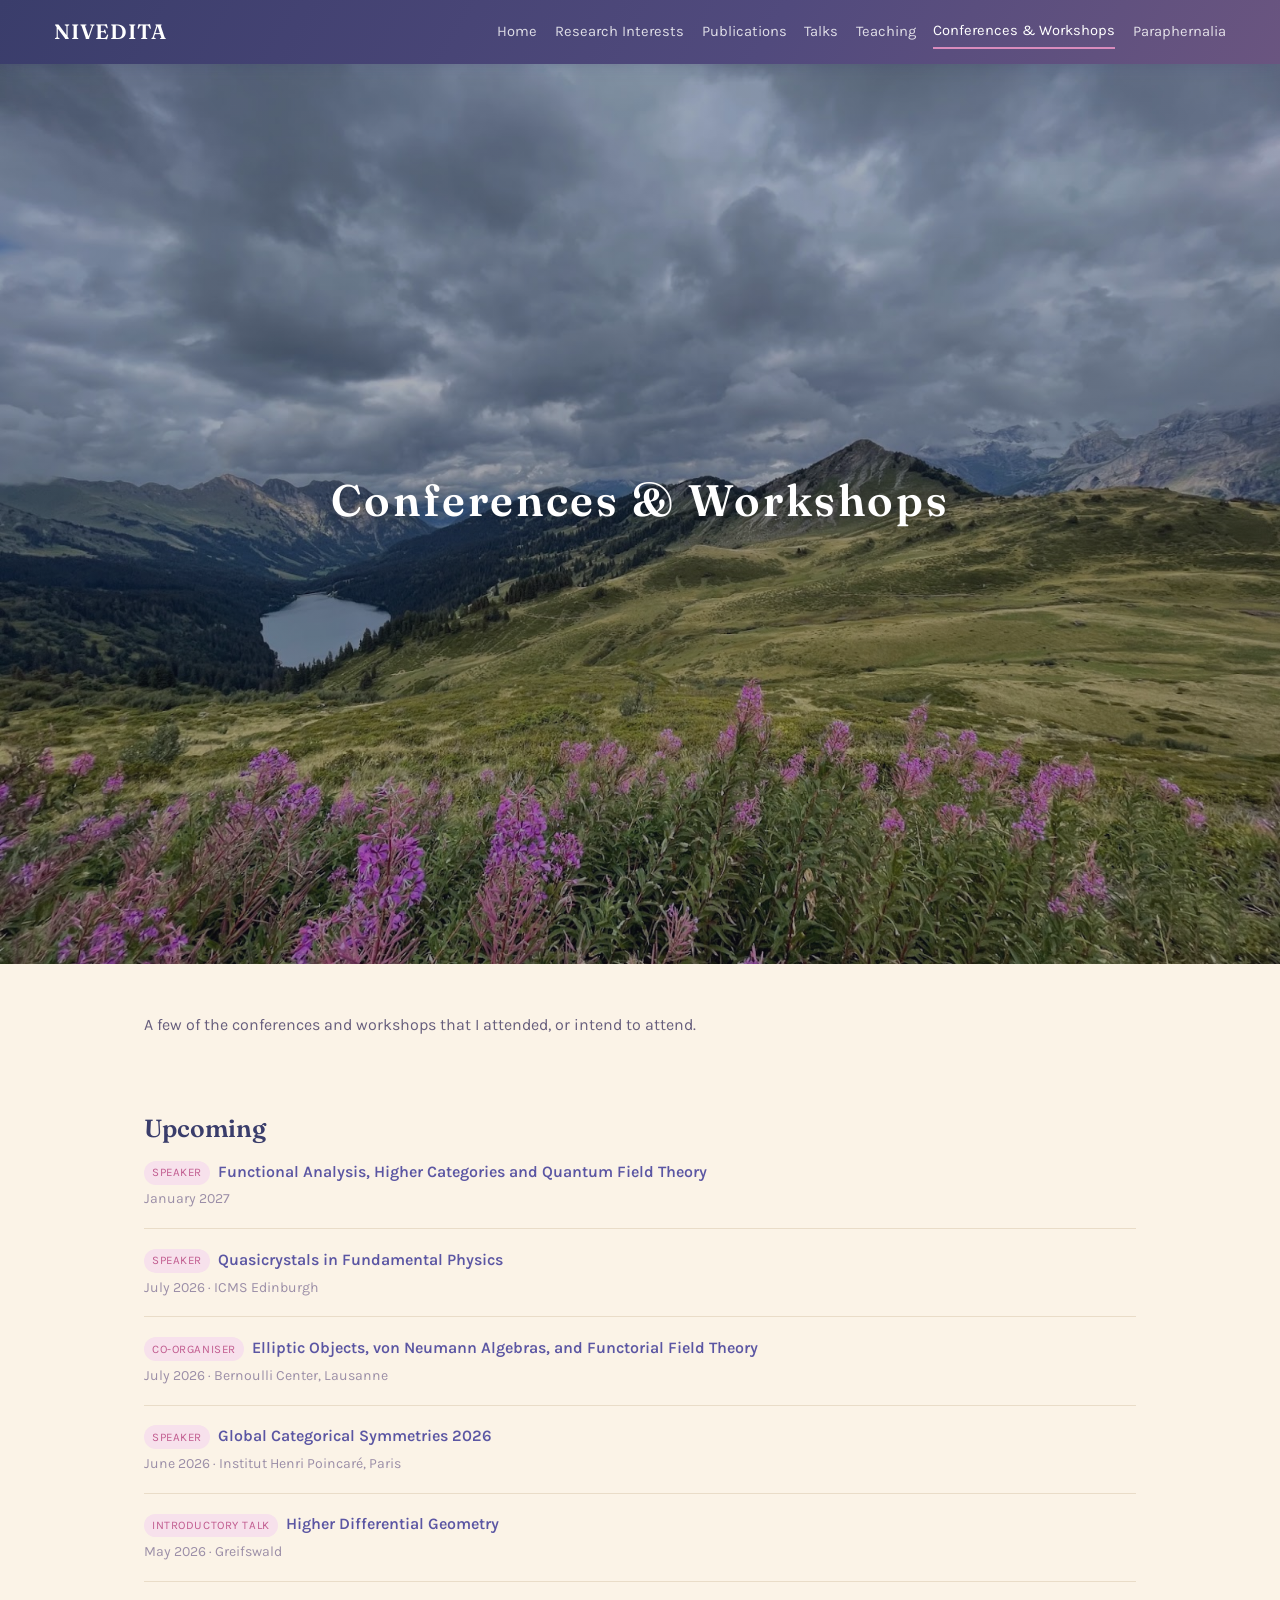
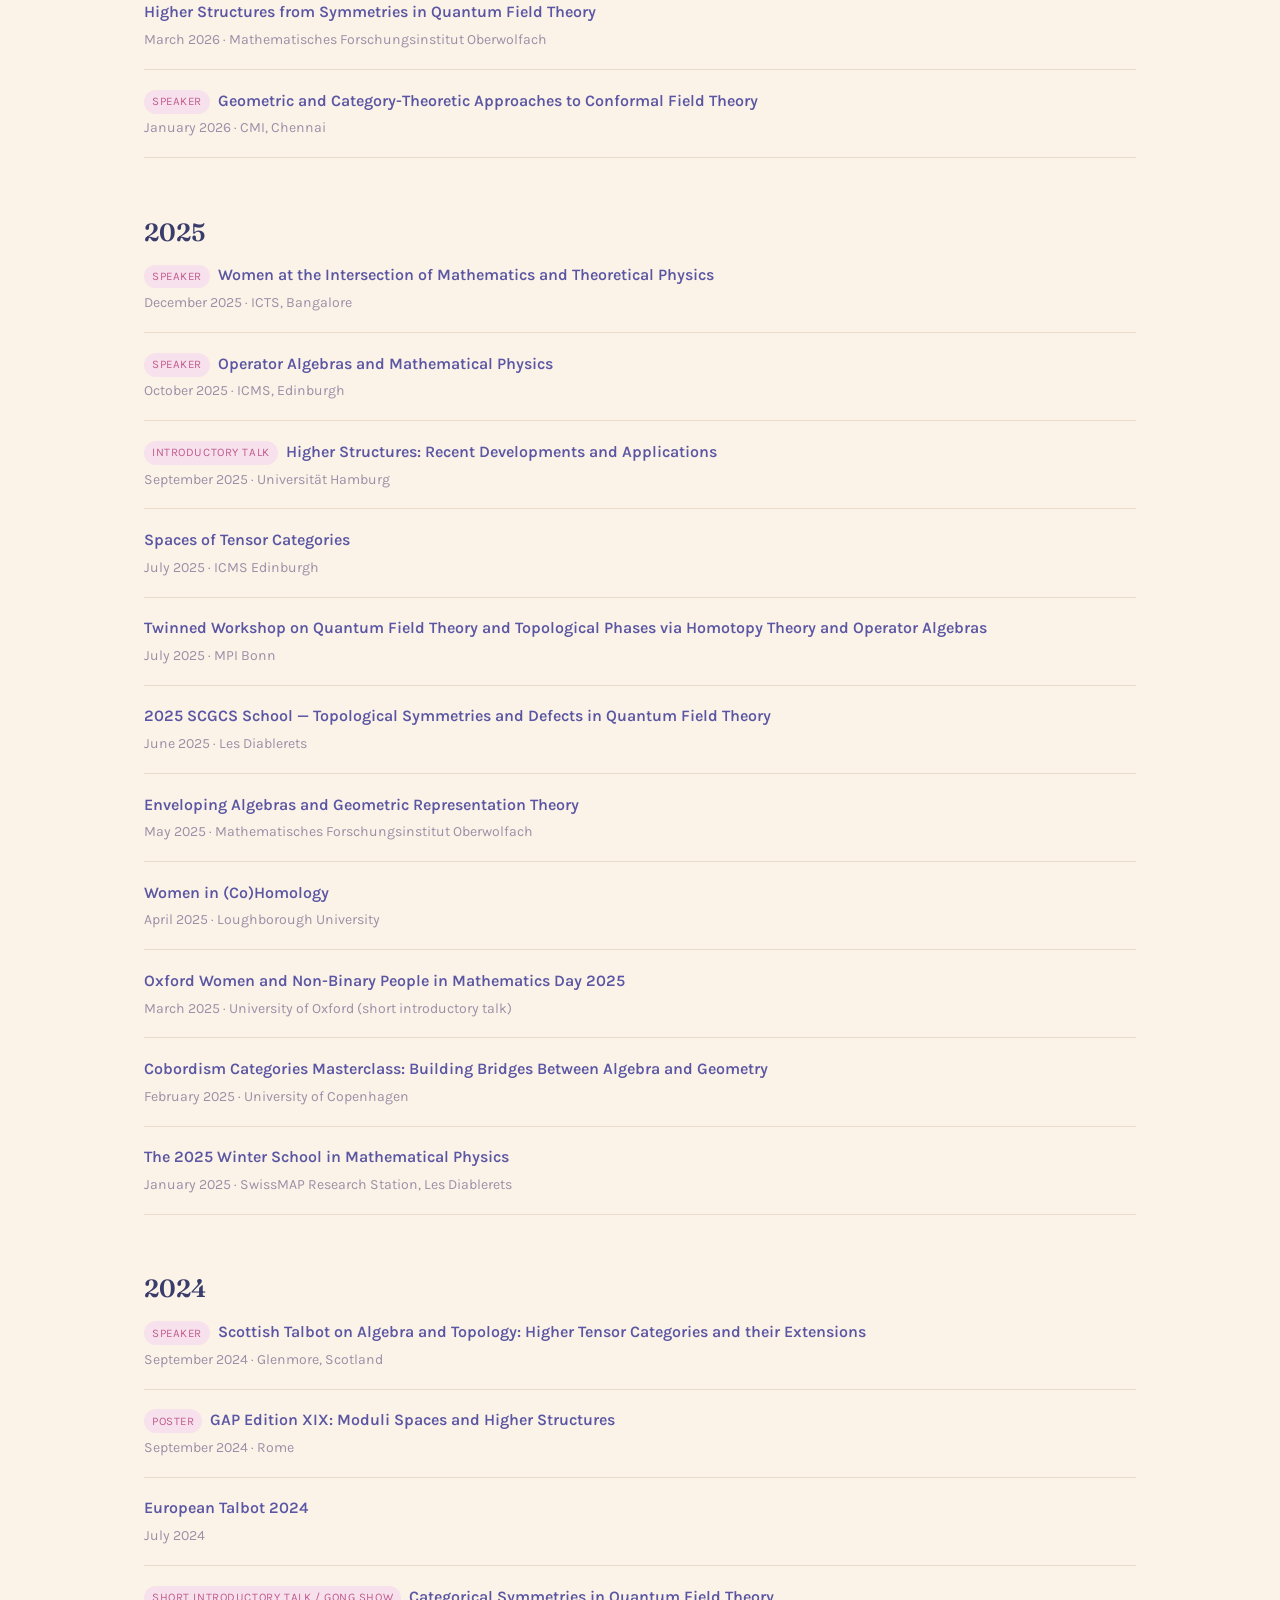
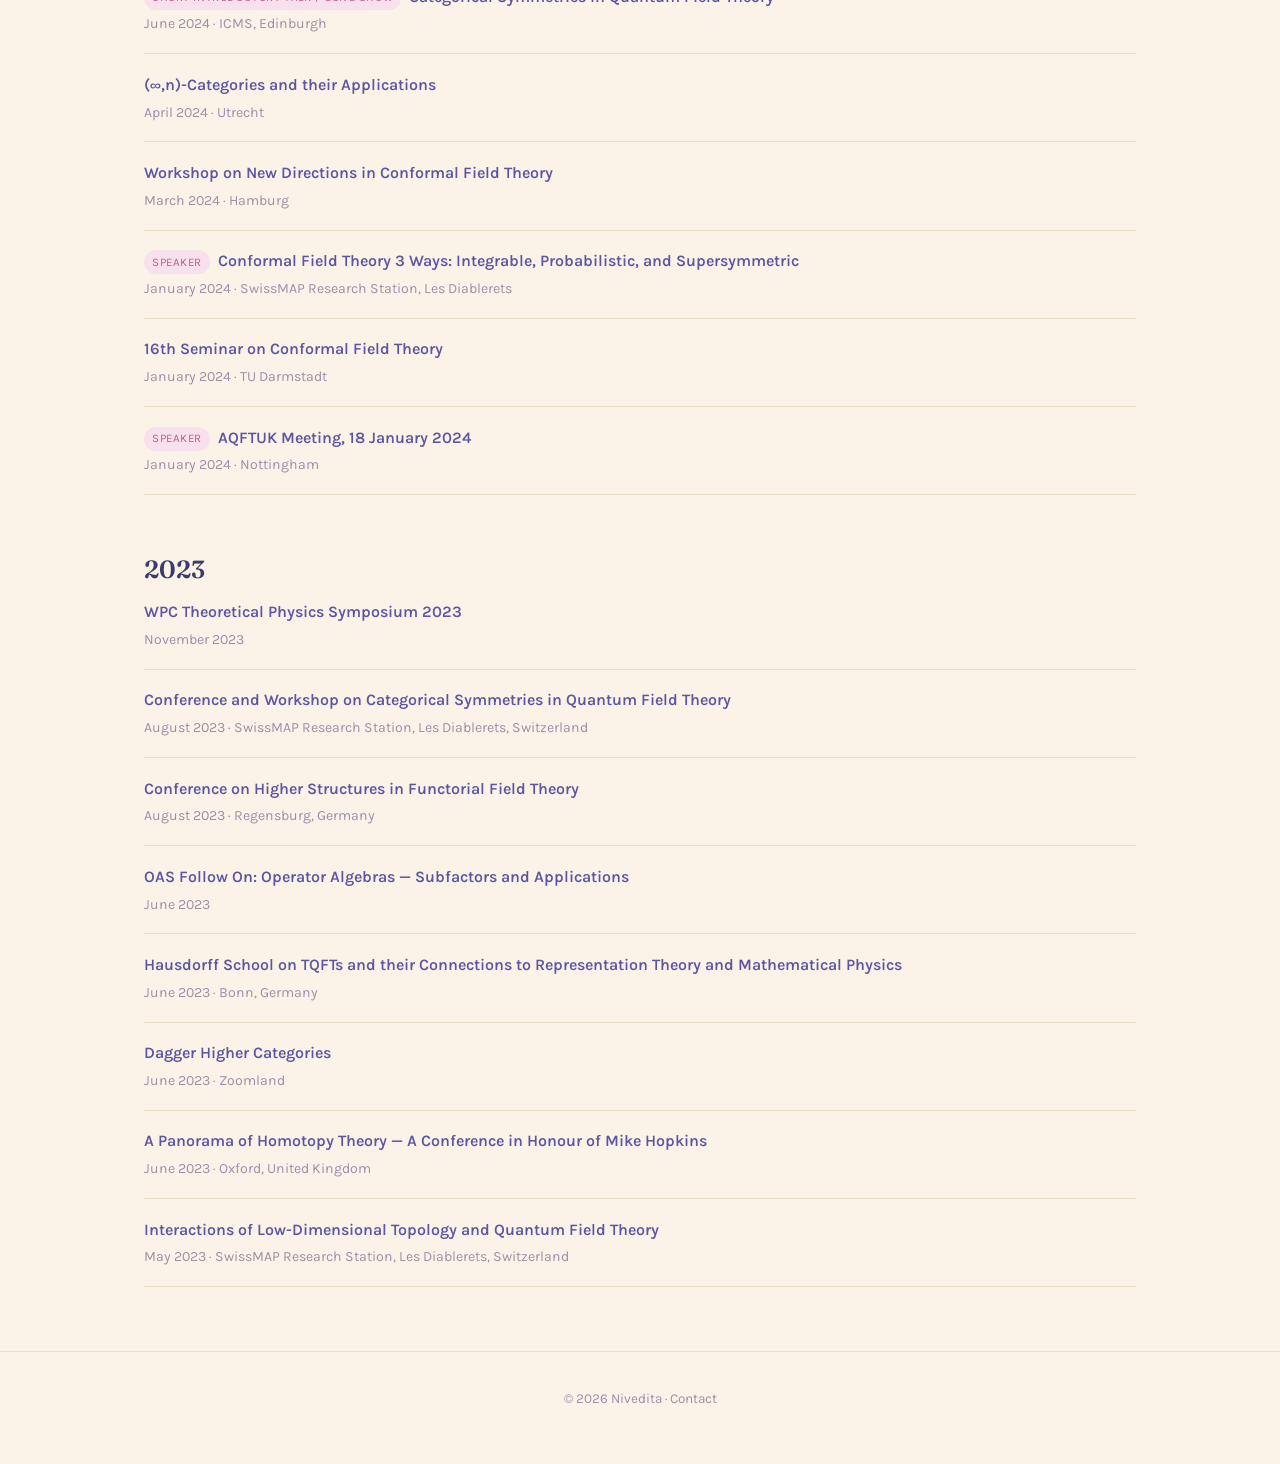
==== conferences.html @ 26ee4d6f "Correct talk titles/dates and PNAS paper title against CV; add missing talk and third upcoming appoi" ====
<!DOCTYPE html>
<html lang="en">
<head>
<meta charset="UTF-8" />
<meta name="viewport" content="width=device-width, initial-scale=1.0" />
<title>Nivedita — Conferences &amp; Workshops</title>
<link rel="icon" href="data:,">
<link rel="preconnect" href="https://fonts.googleapis.com">
<link href="https://fonts.googleapis.com/css2?family=Fraunces:ital,opsz,wght@0,9..144,300..700;1,9..144,300..700&family=Karla:ital,wght@0,400;0,500;0,600;0,700;1,400&display=swap" rel="stylesheet">
<link rel="stylesheet" href="assets/css/style.css?v=7" />
</head>
<body data-page="conferences">

<header class="site-header">
  <nav class="nav-bar">
    <a class="brand" href="index.html">NIVEDITA</a>
    <button class="nav-toggle" aria-label="Toggle navigation">☰ Menu</button>
    <ul class="nav-links">
      <li><a data-page="home" href="index.html">Home</a></li>
      <li><a data-page="research" href="research.html">Research Interests</a></li>
      <li><a data-page="publications" href="publications.html">Publications</a></li>
      <li><a data-page="talks" href="talks.html">Talks</a></li>
      <li><a data-page="teaching" href="teaching.html">Teaching</a></li>
      <li><a data-page="conferences" href="conferences.html">Conferences &amp; Workshops</a></li>
      <li><a data-page="videos" href="videos.html">Paraphernalia</a></li>
    </ul>
  </nav>
</header>

<section class="hero hero--page hero--tall hero--conferences">
  <div class="container">
    <h1>Conferences &amp; Workshops</h1>
  </div>
</section>

<main>
  <div class="container">
    <p class="section-intro">A few of the conferences and workshops that I attended, or intend to attend.</p>

    <h2>Upcoming</h2>
    <ul class="entry-list">
      <li><span class="tag speaker">Speaker</span><span class="entry-title"><a href="https://www.esi.ac.at/events/e618/" target="_blank" rel="noopener">Functional Analysis, Higher Categories and Quantum Field Theory</a></span><span class="entry-meta">January 2027</span></li>
      <li><span class="tag speaker">Speaker</span><span class="entry-title"><a href="https://icms.ac.uk/activities/workshop/quasicrystals-in-fundamental-physics/" target="_blank" rel="noopener">Quasicrystals in Fundamental Physics</a></span><span class="entry-meta">July 2026 · ICMS Edinburgh</span></li>
      <li><span class="tag speaker">Co-organiser</span><span class="entry-title"><a href="https://sites.google.com/uniroma1.it/enfft/enfft" target="_blank" rel="noopener">Elliptic Objects, von Neumann Algebras, and Functorial Field Theory</a></span><span class="entry-meta">July 2026 · Bernoulli Center, Lausanne</span></li>
      <li><span class="tag speaker">Speaker</span><span class="entry-title"><a href="https://indico.math.cnrs.fr/event/14721/overview" target="_blank" rel="noopener">Global Categorical Symmetries 2026</a></span><span class="entry-meta">June 2026 · Institut Henri Poincaré, Paris</span></li>
      <li><span class="tag speaker">Introductory Talk</span><span class="entry-title"><a href="https://www.wiko-greifswald.de/en/registrations/higher-differential-geometry/" target="_blank" rel="noopener">Higher Differential Geometry</a></span><span class="entry-meta">May 2026 · Greifswald</span></li>
      <li><span class="entry-title"><a href="https://www.mfo.de/www/activity/2612" target="_blank" rel="noopener">Higher Structures from Symmetries in Quantum Field Theory</a></span><span class="entry-meta">March 2026 · Mathematisches Forschungsinstitut Oberwolfach</span></li>
      <li><span class="tag speaker">Speaker</span><span class="entry-title"><a href="https://www.birs.ca/events/2026/5-day-workshops/26w5536/schedule" target="_blank" rel="noopener">Geometric and Category-Theoretic Approaches to Conformal Field Theory</a></span><span class="entry-meta">January 2026 · CMI, Chennai</span></li>
    </ul>

    <h2>2025</h2>
    <ul class="entry-list">
      <li><span class="tag speaker">Speaker</span><span class="entry-title"><a href="https://www.icts.res.in/discussion-meeting/WIMP" target="_blank" rel="noopener">Women at the Intersection of Mathematics and Theoretical Physics</a></span><span class="entry-meta">December 2025 · ICTS, Bangalore</span></li>
      <li><span class="tag speaker">Speaker</span><span class="entry-title"><a href="https://icms.ac.uk/activities/workshop/oamp/" target="_blank" rel="noopener">Operator Algebras and Mathematical Physics</a></span><span class="entry-meta">October 2025 · ICMS, Edinburgh</span></li>
      <li><span class="tag speaker">Introductory Talk</span><span class="entry-title"><a href="https://www.math.uni-hamburg.de/home/dyckerhoff/HigherStructuresWorkshop2025/" target="_blank" rel="noopener">Higher Structures: Recent Developments and Applications</a></span><span class="entry-meta">September 2025 · Universität Hamburg</span></li>
      <li><span class="entry-title"><a href="https://www.icms.org.uk/SpacesofTensorCategories" target="_blank" rel="noopener">Spaces of Tensor Categories</a></span><span class="entry-meta">July 2025 · ICMS Edinburgh</span></li>
      <li><span class="entry-title"><a href="https://www.mpim-bonn.mpg.de/qft25" target="_blank" rel="noopener">Twinned Workshop on Quantum Field Theory and Topological Phases via Homotopy Theory and Operator Algebras</a></span><span class="entry-meta">July 2025 · MPI Bonn</span></li>
      <li><span class="entry-title"><a href="https://indico.global/event/9644/overview" target="_blank" rel="noopener">2025 SCGCS School — Topological Symmetries and Defects in Quantum Field Theory</a></span><span class="entry-meta">June 2025 · Les Diablerets</span></li>
      <li><span class="entry-title"><a href="https://www.mfo.de/occasion/2521/www_view" target="_blank" rel="noopener">Enveloping Algebras and Geometric Representation Theory</a></span><span class="entry-meta">May 2025 · Mathematisches Forschungsinstitut Oberwolfach</span></li>
      <li><span class="entry-title"><a href="https://sites.google.com/view/whaconference/home" target="_blank" rel="noopener">Women in (Co)Homology</a></span><span class="entry-meta">April 2025 · Loughborough University</span></li>
      <li><span class="entry-title"><a href="https://www.oxwomeninmaths.co.uk/" target="_blank" rel="noopener">Oxford Women and Non-Binary People in Mathematics Day 2025</a></span><span class="entry-meta">March 2025 · University of Oxford (short introductory talk)</span></li>
      <li><span class="entry-title"><a href="https://www.math.ku.dk/english/calendar/events/cobordism-categories_copy/" target="_blank" rel="noopener">Cobordism Categories Masterclass: Building Bridges Between Algebra and Geometry</a></span><span class="entry-meta">February 2025 · University of Copenhagen</span></li>
      <li><span class="entry-title"><a href="https://indico.cern.ch/event/1369786/" target="_blank" rel="noopener">The 2025 Winter School in Mathematical Physics</a></span><span class="entry-meta">January 2025 · SwissMAP Research Station, Les Diablerets</span></li>
    </ul>

    <h2>2024</h2>
    <ul class="entry-list">
      <li><span class="tag speaker">Speaker</span><span class="entry-title"><a href="https://sites.google.com/view/stoat-workshop" target="_blank" rel="noopener">Scottish Talbot on Algebra and Topology: Higher Tensor Categories and their Extensions</a></span><span class="entry-meta">September 2024 · Glenmore, Scotland</span></li>
      <li><span class="tag speaker">Poster</span><span class="entry-title"><a href="https://www1.mat.uniroma1.it/~fiorenza/GAP-Rome/GAP-XIX-2024-Rome.html" target="_blank" rel="noopener">GAP Edition XIX: Moduli Spaces and Higher Structures</a></span><span class="entry-meta">September 2024 · Rome</span></li>
      <li><span class="entry-title"><a href="https://sites.google.com/view/european-talbot/previous-iterations/2024-workshop" target="_blank" rel="noopener">European Talbot 2024</a></span><span class="entry-meta">July 2024</span></li>
      <li><span class="tag speaker">Short Introductory Talk / Gong Show</span><span class="entry-title"><a href="https://www.icms.org.uk/Categoricalsymmetries" target="_blank" rel="noopener">Categorical Symmetries in Quantum Field Theory</a></span><span class="entry-meta">June 2024 · ICMS, Edinburgh</span></li>
      <li><span class="entry-title"><a href="https://sites.google.com/view/inftyncategories" target="_blank" rel="noopener">(∞,n)-Categories and their Applications</a></span><span class="entry-meta">April 2024 · Utrecht</span></li>
      <li><span class="entry-title"><a href="https://www.conferences.uni-hamburg.de/event/421/" target="_blank" rel="noopener">Workshop on New Directions in Conformal Field Theory</a></span><span class="entry-meta">March 2024 · Hamburg</span></li>
      <li><span class="tag speaker">Speaker</span><span class="entry-title"><a href="https://indico.cern.ch/event/1225625/" target="_blank" rel="noopener">Conformal Field Theory 3 Ways: Integrable, Probabilistic, and Supersymmetric</a></span><span class="entry-meta">January 2024 · SwissMAP Research Station, Les Diablerets</span></li>
      <li><span class="entry-title"><a href="https://www.mathematik.tu-darmstadt.de/algebra/forschung_algebra/forschungsseminare/seminar_on_conformal_field_theory/cft_seminar_16.en.jsp" target="_blank" rel="noopener">16th Seminar on Conformal Field Theory</a></span><span class="entry-meta">January 2024 · TU Darmstadt</span></li>
      <li><span class="tag speaker">Speaker</span><span class="entry-title"><a href="https://sites.google.com/view/aqftuk/home/meeting-january-2024" target="_blank" rel="noopener">AQFTUK Meeting, 18 January 2024</a></span><span class="entry-meta">January 2024 · Nottingham</span></li>
    </ul>

    <h2>2023</h2>
    <ul class="entry-list">
      <li><span class="entry-title"><a href="https://indico.desy.de/event/40402/overview" target="_blank" rel="noopener">WPC Theoretical Physics Symposium 2023</a></span><span class="entry-meta">November 2023</span></li>
      <li><span class="entry-title"><a href="https://indico.cern.ch/event/1131193/" target="_blank" rel="noopener">Conference and Workshop on Categorical Symmetries in Quantum Field Theory</a></span><span class="entry-meta">August 2023 · SwissMAP Research Station, Les Diablerets, Switzerland</span></li>
      <li><span class="entry-title"><a href="https://homepages.uni-regensburg.de/~lum63364/ConferenceFFT/" target="_blank" rel="noopener">Conference on Higher Structures in Functorial Field Theory</a></span><span class="entry-meta">August 2023 · Regensburg, Germany</span></li>
      <li><span class="entry-title"><a href="https://www.newton.ac.uk/event/oasw05/" target="_blank" rel="noopener">OAS Follow On: Operator Algebras — Subfactors and Applications</a></span><span class="entry-meta">June 2023</span></li>
      <li><span class="entry-title"><a href="https://www.hsm.uni-bonn.de/events/hsm-schools/tqfts-2023/description/" target="_blank" rel="noopener">Hausdorff School on TQFTs and their Connections to Representation Theory and Mathematical Physics</a></span><span class="entry-meta">June 2023 · Bonn, Germany</span></li>
      <li><span class="entry-title"><a href="http://categorified.net/dagger2023.html" target="_blank" rel="noopener">Dagger Higher Categories</a></span><span class="entry-meta">June 2023 · Zoomland</span></li>
      <li><span class="entry-title"><a href="https://www.maths.ox.ac.uk/groups/topology/panorama-homotopy-theory" target="_blank" rel="noopener">A Panorama of Homotopy Theory — A Conference in Honour of Mike Hopkins</a></span><span class="entry-meta">June 2023 · Oxford, United Kingdom</span></li>
      <li><span class="entry-title"><a href="https://indico.cern.ch/event/1149437/" target="_blank" rel="noopener">Interactions of Low-Dimensional Topology and Quantum Field Theory</a></span><span class="entry-meta">May 2023 · SwissMAP Research Station, Les Diablerets, Switzerland</span></li>
    </ul>

  </div>
</main>

<footer class="site-footer">
  <div class="container">
    <p>&copy; <span id="year"></span> Nivedita &middot; <button type="button" class="link-button" data-open-contact>Contact</button></p>
  </div>
</footer>

<dialog id="contact-dialog" class="contact-dialog">
  <form method="dialog" class="contact-dialog-inner">
    <button type="submit" class="dialog-close" aria-label="Close">&times;</button>
    <h2>Get in Touch</h2>
    <p>The best way to reach me is by email:</p>
    <p class="contact-email"><a href="mailto:nivedita@perimeterinstitute.ca">nivedita@perimeterinstitute.ca</a></p>
    <div class="contact-social">
      <a href="https://www.linkedin.com/in/niveditanivedita/" target="_blank" rel="noopener" aria-label="LinkedIn" class="social-icon-link"><svg viewBox="0 0 24 24" aria-hidden="true"><rect x="2" y="2" width="20" height="20" rx="4" fill="none" stroke="currentColor" stroke-width="2"/><text x="12" y="16.5" text-anchor="middle" font-family="Arial, sans-serif" font-weight="700" font-size="11" fill="currentColor">in</text></svg></a>
      <a href="https://www.instagram.com/vijnivedita/" target="_blank" rel="noopener" aria-label="Instagram" class="social-icon-link"><svg viewBox="0 0 24 24" aria-hidden="true"><rect x="2" y="2" width="20" height="20" rx="6" fill="none" stroke="currentColor" stroke-width="2"/><circle cx="12" cy="12" r="5" fill="none" stroke="currentColor" stroke-width="2"/><circle cx="17.3" cy="6.7" r="1.3" fill="currentColor"/></svg></a>
    </div>
  </form>
</dialog>

<script src="assets/js/main.js?v=2"></script>
<script>document.getElementById('year').textContent = new Date().getFullYear();</script>
</body>
</html>
---- assets/css/style.css ----
/* ---------- Design tokens: pastel impressionist palette ---------- */
:root {
  --color-bg: #fbf3e7;         /* warm linen canvas */
  --color-surface: #fffdf8;
  --color-ink: #3b3355;        /* muted indigo-plum, softer than black */
  --color-ink-soft: #675e7d;
  --color-muted: #9c8fa8;
  --color-accent: #5b56a3;     /* soft indigo-violet */
  --color-accent-soft: #e9e4f5;
  --color-lavender: #7c74a8;   /* Monet water-lily lavender */
  --color-sage: #6f9271;       /* garden sage green */
  --color-rose: #d98bbd;       /* Monet rose-pink, for nav accent */
  --color-navy: #3a3d6b;       /* Starry Night indigo */
  --color-border: #e9dcc8;
  --max-width: 1040px;
  --nav-max-width: 1220px;
  --radius: 14px;
  --font-serif: "Fraunces", Georgia, "Times New Roman", serif;
  --font-sans: "Karla", -apple-system, BlinkMacSystemFont, "Segoe UI", sans-serif;
}

* { box-sizing: border-box; }

html {
  scroll-behavior: smooth;
  overflow-x: hidden;
}

body {
  margin: 0;
  max-width: 100%;
  overflow-x: hidden;
  font-family: var(--font-sans);
  color: var(--color-ink);
  background: var(--color-bg);
  line-height: 1.65;
  -webkit-font-smoothing: antialiased;
}

img { max-width: 100%; display: block; }

a {
  color: var(--color-accent);
  text-decoration: none;
  border-bottom: 1px solid transparent;
  transition: border-color 0.15s ease, color 0.15s ease;
}

a:hover, a:focus {
  border-bottom-color: var(--color-accent);
}

h1, h2, h3, h4 {
  font-family: var(--font-serif);
  font-optical-sizing: auto;
  font-weight: 600;
  color: var(--color-navy);
  line-height: 1.2;
  margin: 0 0 0.6em;
}

h1 { font-size: clamp(2rem, 4vw, 2.75rem); font-weight: 600; }
h2 {
  font-size: 1.55rem;
  margin-top: 2.4em;
  position: relative;
  display: inline-block;
}
h3 { font-size: 1.15rem; margin-top: 1.6em; color: var(--color-ink); font-weight: 600; }

p { margin: 0 0 1em; }

.container {
  max-width: var(--max-width);
  margin: 0 auto;
  padding: 0 1.5rem;
}

/* ---------- Header / nav ---------- */
.site-header {
  background: linear-gradient(120deg, #3a3d6b, #514a7d 60%, #6a5580);
  color: #fff;
  position: sticky;
  top: 0;
  z-index: 50;
  box-shadow: 0 2px 14px rgba(58, 61, 107, 0.25);
}

.nav-bar {
  max-width: var(--nav-max-width);
  margin: 0 auto;
  padding: 0 1.5rem;
  display: flex;
  align-items: center;
  justify-content: space-between;
  gap: 1.2rem;
  min-height: 64px;
}

.brand {
  flex: none;
  font-family: var(--font-serif);
  font-weight: 600;
  font-size: 1.3rem;
  letter-spacing: 0.04em;
  color: #fff;
  border: none;
}
.brand:hover { border: none; opacity: 0.85; }

.nav-toggle {
  display: none;
  flex: none;
  background: none;
  border: 1px solid rgba(255,255,255,0.4);
  border-radius: 6px;
  color: #fff;
  font-size: 0.9rem;
  padding: 0.35rem 0.7rem;
  cursor: pointer;
}

.nav-links {
  display: flex;
  flex-wrap: nowrap;
  align-items: center;
  gap: 1.1rem;
  list-style: none;
  margin: 0;
  padding: 0.2rem 0;
  min-width: 0;
  overflow-x: auto;
  -webkit-overflow-scrolling: touch;
  scrollbar-width: thin;
}

.nav-links li { flex: none; }

.nav-links a {
  display: inline-block;
  white-space: nowrap;
  color: rgba(255,255,255,0.82);
  font-size: 0.92rem;
  border: none;
  padding: 0.25rem 0;
}

.nav-links a:hover,
.nav-links a.active {
  color: #fff;
  border-bottom: 2px solid var(--color-rose);
}

/* Below this width the full horizontal menu can no longer fit without
   crowding or overflowing, so it collapses into a toggleable menu instead
   of being allowed to force page-level horizontal scroll. */
@media (max-width: 900px) {
  .nav-toggle { display: inline-block; }
  .nav-bar { flex-wrap: wrap; }
  .nav-links {
    display: none;
    flex-direction: column;
    align-items: flex-start;
    width: 100%;
    gap: 0.7rem;
    padding: 0.6rem 0 1.2rem;
    overflow-x: visible;
  }
  .nav-links.open { display: flex; }
  .nav-links li { width: 100%; }
  .nav-links a { display: block; width: 100%; padding: 0.4rem 0; }
}

/* ---------- Hero banners ---------- */
.hero {
  position: relative;
  background-size: cover;
  background-position: center;
  color: #fff;
  text-align: center;
}

.hero::before {
  content: "";
  position: absolute;
  inset: 0;
  background: linear-gradient(180deg, rgba(20, 16, 35, 0.32), rgba(20, 16, 35, 0.4));
}

.hero .container {
  position: relative;
  z-index: 1;
}

.hero--home {
  padding: 4.5rem 0 3.5rem;
  background-image: url("../images/banner-home.jpg");
  /* The moon in this photo sits well below center (~62-87% down the
     frame). On narrow/short viewports the hero is taller relative to
     the image so background-size:cover crops the sides, not the top/
     bottom, and this has no effect. On wide desktop viewports the hero
     is much wider than it is tall, so cover crops vertically instead —
     a plain center position was cutting the moon off at the bottom.
     Shifting the vertical anchor down reveals the moon fully without
     changing the hero's height, padding, or any other layout rule. */
  background-position: center 85%;
}

.hero--page {
  min-height: 100vh;
  display: flex;
  align-items: center;
  justify-content: center;
  padding: 3rem 0;
}

.hero--tall {
  min-height: 100vh;
}

.hero--research    { background-image: url("../images/banner-research.jpg"); }
.hero--publications { background-image: url("../images/publications-sculpture.jpg?v=2"); }
.hero--talks        { background-image: url("../images/banner-talks.jpg"); background-position: center 25%; }
.hero--teaching     { background-image: url("../images/banner-teaching.jpg"); }
.hero--conferences  { background-image: url("../images/banner-conferences.jpg"); }
.hero--videos       { background-image: url("../images/banner-videos.jpg"); }

/* On phone-width screens the hero is much taller relative to its width
   than the sculpture photo, so background-size:cover crops the sides
   rather than the top/bottom. A center crop was losing the figure's
   face and raised arm off the left edge; shifting the anchor reveals
   them. Desktop/tablet crop this image height-wise instead, so they
   are unaffected. */
@media (max-width: 600px) {
  .hero--publications { background-position: 17% center; }
}

.hero h1 {
  color: #fff;
  letter-spacing: 0.06em;
  text-shadow: 0 2px 16px rgba(0, 0, 0, 0.35);
}

.hero--home h1 { text-transform: uppercase; }

.hero p.tagline {
  color: rgba(255,255,255,0.9);
  font-family: var(--font-serif);
  font-style: italic;
  font-size: 1.1rem;
}

/* ---------- Layout blocks ---------- */
main {
  padding: 3rem 0 4rem;
}

.bio-layout {
  display: grid;
  grid-template-columns: 2fr 1fr;
  gap: 2.5rem;
  align-items: start;
}

@media (max-width: 700px) {
  .bio-layout { grid-template-columns: 1fr; }
  .bio-photo { order: -1; max-width: 240px; margin: 0 auto; }
}

.bio-photo img {
  border-radius: var(--radius);
  box-shadow: 0 10px 28px rgba(58, 61, 107, 0.18);
  border: 6px solid var(--color-surface);
}

.contact-links {
  margin-top: 1rem;
  display: flex;
  align-items: center;
  gap: 0.9rem;
  font-size: 0.95rem;
}

.social-icon-link {
  display: inline-flex;
  align-items: center;
  justify-content: center;
  border-bottom: none !important;
  background: none;
  border: none;
  padding: 0;
  margin: 0;
  cursor: pointer;
  color: var(--color-accent);
  transition: opacity 0.15s ease;
}

.social-icon-link:hover { opacity: 0.65; }

.social-icon-link svg {
  width: 20px;
  height: 20px;
  display: block;
}

.contact-social {
  align-items: center;
}
.contact-social .social-icon-link svg {
  width: 22px;
  height: 22px;
}

.link-button {
  background: none;
  border: none;
  border-bottom: 1px solid transparent;
  padding: 0;
  margin: 0;
  font: inherit;
  color: var(--color-accent);
  cursor: pointer;
}

.link-button:hover,
.link-button:focus {
  border-bottom-color: var(--color-accent);
}

.site-footer .link-button {
  color: var(--color-muted);
  font-size: 0.85rem;
}

.site-footer .link-button:hover {
  color: var(--color-accent);
}

/* ---------- Contact dialog ---------- */
dialog.contact-dialog {
  border: none;
  border-radius: var(--radius);
  padding: 0;
  max-width: 380px;
  width: calc(100% - 2.5rem);
  box-shadow: 0 20px 50px rgba(58, 61, 107, 0.3);
  background: var(--color-surface);
}

dialog.contact-dialog::backdrop {
  background: rgba(58, 61, 107, 0.45);
}

.contact-dialog-inner {
  position: relative;
  padding: 2.2rem 1.8rem 1.8rem;
  text-align: center;
}

.contact-dialog-inner h2 {
  margin-top: 0;
  font-size: 1.4rem;
}

.contact-dialog-inner p {
  color: var(--color-ink-soft);
}

.contact-email a {
  font-family: var(--font-serif);
  font-size: 1.15rem;
  color: var(--color-accent);
}

.contact-social {
  margin-top: 1rem;
  display: flex;
  justify-content: center;
  gap: 1.2rem;
  font-size: 0.9rem;
}

.dialog-close {
  position: absolute;
  top: 0.6rem;
  right: 0.8rem;
  background: none;
  border: none;
  font-size: 1.4rem;
  line-height: 1;
  color: var(--color-muted);
  cursor: pointer;
  padding: 0.3rem;
}

.dialog-close:hover { color: var(--color-accent); }

.note {
  margin-top: 2.5rem;
  padding: 1rem 1.2rem;
  background: var(--color-accent-soft);
  border-left: 3px solid var(--color-accent);
  border-radius: 0 6px 6px 0;
  font-size: 0.95rem;
  color: var(--color-ink-soft);
}

.cv-link {
  margin-top: 1.4rem;
  text-align: center;
}

.cv-link a {
  font-family: var(--font-serif);
  font-size: 0.95rem;
}

/* ---------- Lists / cards ---------- */
.entry-list {
  list-style: none;
  margin: 0;
  padding: 0;
}

.entry-list li {
  padding: 1.1rem 0;
  border-bottom: 1px solid var(--color-border);
}

.entry-list li:first-child { padding-top: 0; }

.entry-title { font-weight: 600; color: var(--color-ink); }

.entry-meta {
  display: block;
  color: var(--color-muted);
  font-size: 0.88rem;
  margin-top: 0.15rem;
}

.entry-links a {
  font-size: 0.85rem;
  margin-right: 0.9rem;
}

.tag {
  display: inline-block;
  font-size: 0.72rem;
  text-transform: uppercase;
  letter-spacing: 0.05em;
  padding: 0.15rem 0.5rem;
  border-radius: 999px;
  background: var(--color-accent-soft);
  color: var(--color-accent);
  margin-right: 0.5rem;
  vertical-align: middle;
}

.tag.upcoming { background: #e3ecdd; color: var(--color-sage); }
.tag.speaker { background: #f7e1ec; color: #c15b8f; }

.section-intro {
  color: var(--color-ink-soft);
  max-width: 65ch;
}

.subgroup-heading {
  font-family: var(--font-sans);
  font-weight: 700;
  font-size: 0.8rem;
  text-transform: uppercase;
  letter-spacing: 0.08em;
  color: var(--color-muted);
  margin-top: 2.4rem;
  margin-bottom: 0.4rem;
}

.year-heading {
  font-family: var(--font-serif);
  font-weight: 600;
  font-size: 1.1rem;
  color: var(--color-lavender);
  margin-top: 2.2rem;
  margin-bottom: 0.4rem;
  padding-bottom: 0.3rem;
  border-bottom: 2px solid var(--color-border);
}

.term-block {
  margin: 1.6rem 0;
}

.term-block h3 {
  margin-top: 0;
  margin-bottom: 0.3rem;
}

.term-block .institution {
  color: var(--color-muted);
  font-size: 0.85rem;
  text-transform: uppercase;
  letter-spacing: 0.06em;
}

.course-list {
  list-style: none;
  margin: 0.6rem 0 0;
  padding: 0;
}

.course-list li {
  padding: 0.55rem 0;
  border-top: 1px dashed var(--color-border);
}
.course-list li:first-child { border-top: none; }

.role {
  display: block;
  color: var(--color-muted);
  font-size: 0.88rem;
}

/* ---------- Footer ---------- */
.site-footer {
  border-top: 1px solid var(--color-border);
  padding: 2rem 0 3rem;
  color: var(--color-muted);
  font-size: 0.85rem;
  text-align: center;
}

.site-footer p { margin: 0.3em 0; }

/* ---------- Page footnotes ---------- */
.page-footnotes {
  border-top: 1px solid var(--color-border);
  padding: 1.6rem 0;
}

.page-footnotes p {
  font-size: 0.68rem;
  line-height: 1.6;
  font-style: italic;
  color: var(--color-muted);
  max-width: 60ch;
  margin: 0 0 0.5rem;
}

.page-footnotes p:last-child { margin-bottom: 0; }

.page-footnotes cite { font-style: italic; }

/* ---------- Photo gallery ---------- */
.photo-gallery {
  display: grid;
  grid-template-columns: repeat(3, 1fr);
  gap: 0.8rem;
  margin: 1.4rem 0 2rem;
}

.photo-gallery img {
  width: 100%;
  height: 190px;
  object-fit: cover;
  border-radius: var(--radius);
  box-shadow: 0 6px 18px rgba(58, 61, 107, 0.15);
}

@media (max-width: 700px) {
  .photo-gallery { grid-template-columns: repeat(2, 1fr); }
}

@media (max-width: 440px) {
  .photo-gallery { grid-template-columns: 1fr; }
  .photo-gallery img { height: 220px; }
}

/* ---------- Single page photo ---------- */
.page-photo {
  margin: 1.8rem 0 2.2rem;
  text-align: center;
}

.page-photo img {
  width: 100%;
  max-height: 420px;
  object-fit: cover;
  border-radius: var(--radius);
  box-shadow: 0 10px 26px rgba(58, 61, 107, 0.18);
}

.page-photo figcaption {
  margin-top: 0.6rem;
  font-size: 0.8rem;
  font-style: italic;
  color: var(--color-muted);
}

/* ---------- Video embed ---------- */
.video-embed {
  margin: 1.6rem 0 2.2rem;
  border-radius: var(--radius);
  overflow: hidden;
  box-shadow: 0 10px 26px rgba(58, 61, 107, 0.18);
}

.video-embed video {
  width: 100%;
  display: block;
  background: #000;
}

/* ---------- Moon phase widget ---------- */
.moon-widget {
  display: flex;
  align-items: center;
  gap: 1.6rem;
  margin: 1.8rem 0 2.4rem;
  padding: 1.5rem 1.7rem;
  background: linear-gradient(135deg, #2b2748, #423c6b);
  border-radius: var(--radius);
  box-shadow: 0 12px 30px rgba(43, 39, 72, 0.28);
}

.moon-disc {
  flex: none;
  width: 96px;
  height: 96px;
  filter: drop-shadow(0 0 14px rgba(246, 236, 217, 0.25));
}

.moon-disc svg { width: 100%; height: 100%; }

.moon-dark { fill: #1e1a33; }
.moon-lit { fill: #f6ecd9; }

.moon-info { min-width: 0; }

.moon-phase-name {
  font-family: var(--font-serif);
  font-style: italic;
  font-size: 1.2rem;
  color: #fff;
  margin: 0 0 0.6rem;
}

.moon-stats {
  display: grid;
  grid-template-columns: 1fr 1fr;
  gap: 0.2rem 1.4rem;
}

.moon-stat {
  display: flex;
  justify-content: space-between;
  gap: 0.6rem;
  margin: 0;
  font-size: 0.82rem;
  color: rgba(255, 255, 255, 0.9);
}

.moon-stat span:first-child {
  color: rgba(255, 255, 255, 0.55);
}

.moon-location {
  margin: 0.7rem 0 0;
  font-size: 0.72rem;
  font-style: italic;
  color: rgba(255, 255, 255, 0.5);
}

@media (max-width: 560px) {
  .moon-widget { flex-direction: column; text-align: center; }
  .moon-stats { grid-template-columns: 1fr 1fr; }
  .moon-stat { flex-direction: column; gap: 0; text-align: center; }
}
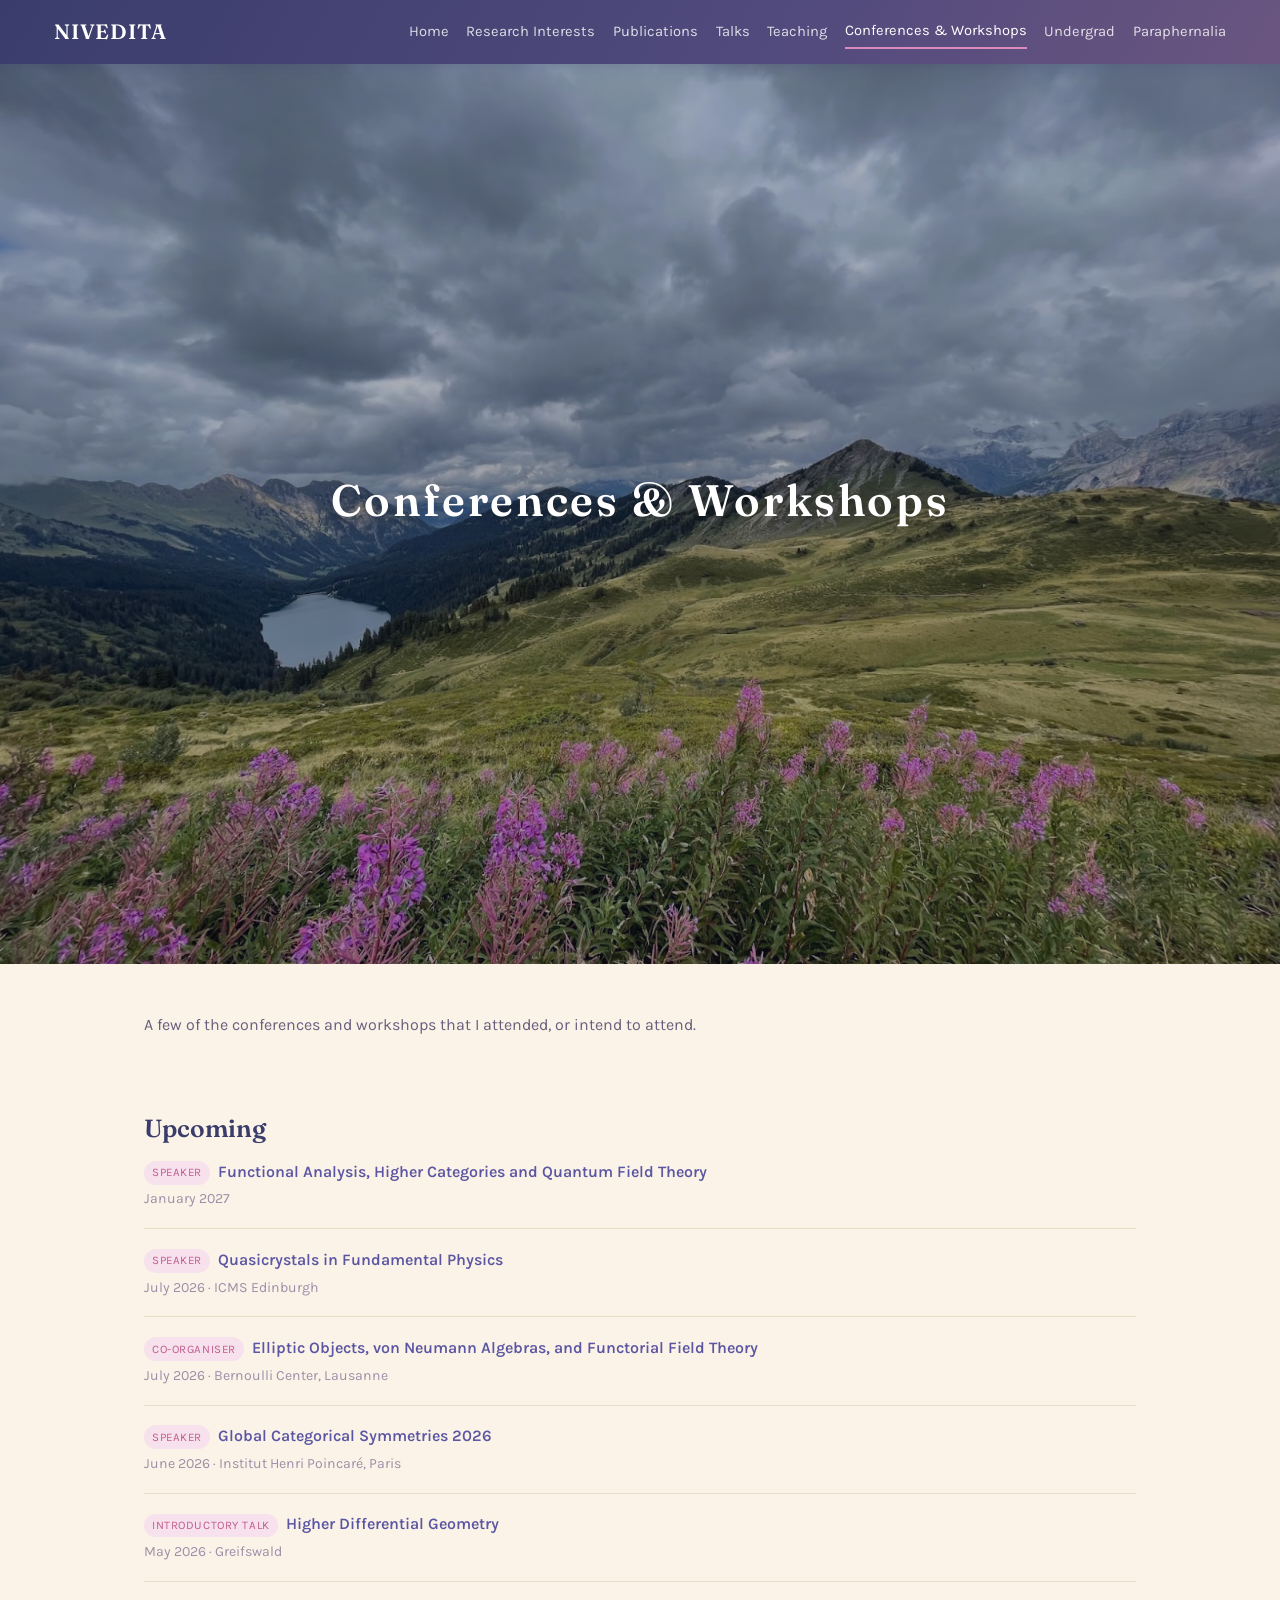
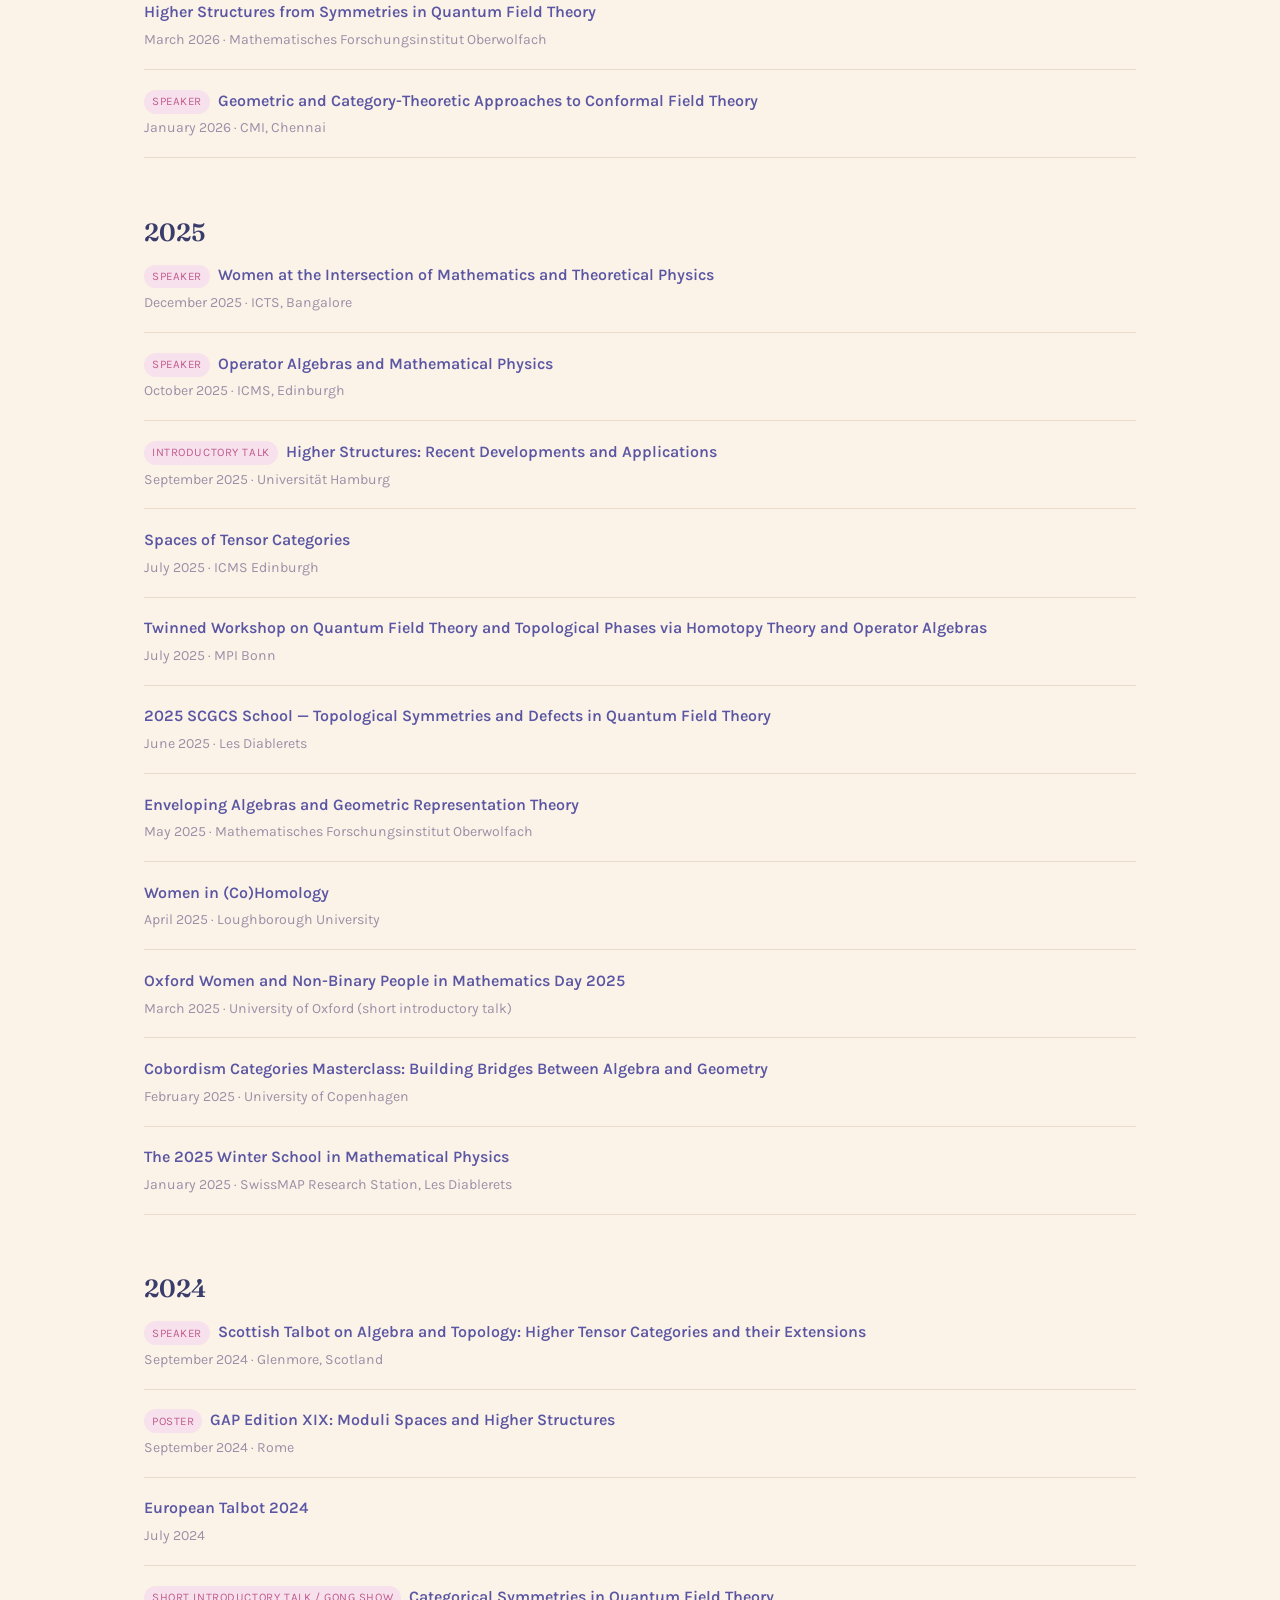
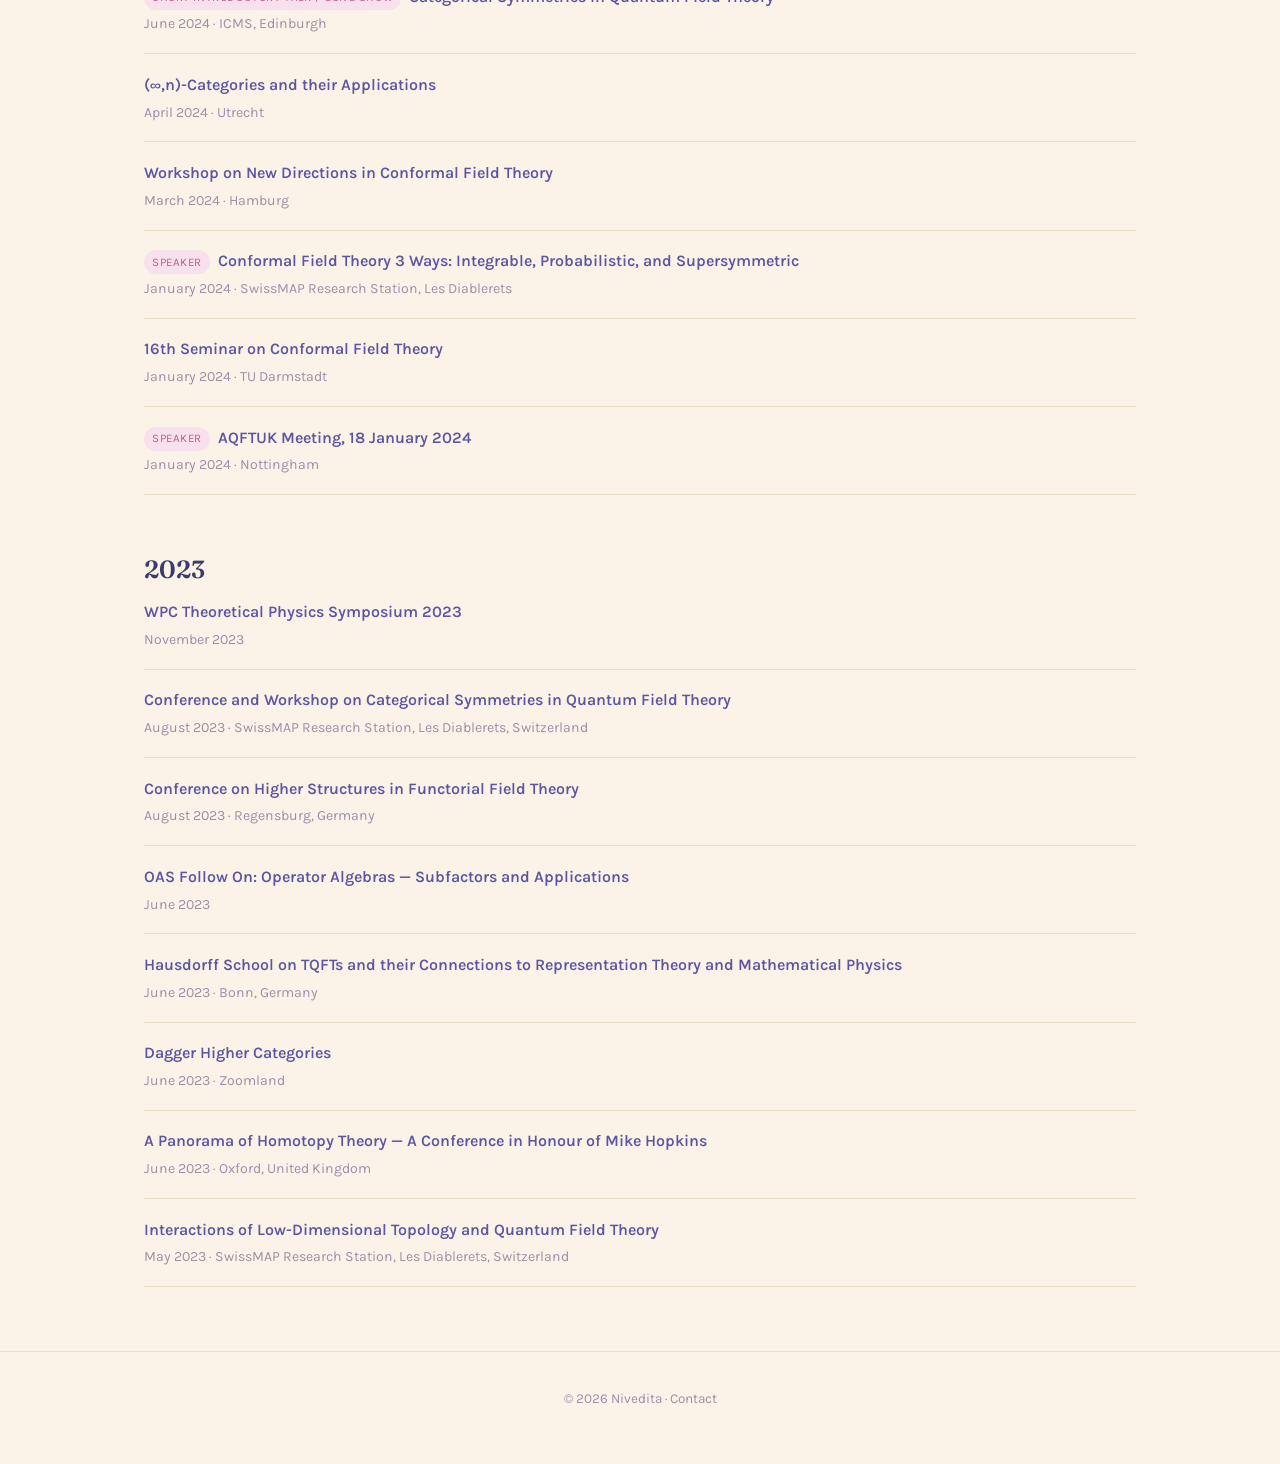
==== commit 05672f4e: "Add Undergrad page and Milestones section to Paraphernalia New Undergrad page showcases 17 undergrad" ====
--- a/conferences.html
+++ b/conferences.html
@@ -7,7 +7,7 @@
 <link rel="icon" href="data:,">
 <link rel="preconnect" href="https://fonts.googleapis.com">
 <link href="https://fonts.googleapis.com/css2?family=Fraunces:ital,opsz,wght@0,9..144,300..700;1,9..144,300..700&family=Karla:ital,wght@0,400;0,500;0,600;0,700;1,400&display=swap" rel="stylesheet">
-<link rel="stylesheet" href="assets/css/style.css?v=7" />
+<link rel="stylesheet" href="assets/css/style.css?v=12" />
 </head>
 <body data-page="conferences">
 
@@ -22,6 +22,7 @@
       <li><a data-page="talks" href="talks.html">Talks</a></li>
       <li><a data-page="teaching" href="teaching.html">Teaching</a></li>
       <li><a data-page="conferences" href="conferences.html">Conferences &amp; Workshops</a></li>
+      <li><a data-page="undergrad" href="undergrad.html">Undergrad</a></li>
       <li><a data-page="videos" href="videos.html">Paraphernalia</a></li>
     </ul>
   </nav>
--- a/assets/css/style.css
+++ b/assets/css/style.css
@@ -225,6 +225,12 @@
 .hero--conferences  { background-image: url("../images/banner-conferences.jpg"); }
 .hero--videos       { background-image: url("../images/banner-videos.jpg"); }
 
+.hero--undergrad {
+  background-image: none;
+  background: linear-gradient(135deg, var(--color-sage), var(--color-lavender) 55%, var(--color-rose));
+}
+.hero--undergrad::before { background: rgba(20, 16, 35, 0.18); }
+
 /* On phone-width screens the hero is much taller relative to its width
    than the sculpture photo, so background-size:cover crops the sides
    rather than the top/bottom. A center crop was losing the figure's
@@ -415,6 +421,58 @@
   font-size: 0.95rem;
 }
 
+/* ---------- Swing (small playful detail) ---------- */
+.swing-widget {
+  margin: 2rem 0 0.5rem;
+  display: flex;
+  flex-direction: column;
+  align-items: center;
+  gap: 0.35rem;
+}
+
+.swing-svg {
+  width: 76px;
+  height: auto;
+  overflow: visible;
+}
+
+.swing-bar,
+.swing-leg {
+  stroke: var(--color-navy);
+  stroke-width: 4;
+  stroke-linecap: round;
+  fill: none;
+}
+
+.swing-leg {
+  stroke-width: 3;
+  opacity: 0.55;
+}
+
+.swing-group {
+  transform-box: view-box;
+  transform-origin: 50px 10px;
+}
+
+.swing-rope {
+  stroke: var(--color-muted);
+  stroke-width: 2;
+  stroke-linecap: round;
+}
+
+.swing-seat {
+  fill: var(--color-accent);
+}
+
+.swing-caption {
+  font-family: var(--font-serif);
+  font-style: italic;
+  font-size: 0.72rem;
+  color: var(--color-muted);
+  margin: 0;
+  letter-spacing: 0.02em;
+}
+
 /* ---------- Lists / cards ---------- */
 .entry-list {
   list-style: none;
@@ -675,3 +733,95 @@
   .moon-stats { grid-template-columns: 1fr 1fr; }
   .moon-stat { flex-direction: column; gap: 0; text-align: center; }
 }
+
+/* ---------- Undergrad project cards ---------- */
+.category-heading {
+  display: flex;
+  align-items: center;
+  gap: 0.6rem;
+}
+
+.category-dot {
+  display: inline-block;
+  width: 12px;
+  height: 12px;
+  border-radius: 50%;
+  flex: none;
+}
+
+.category-heading.materials-science .category-dot,
+.category-heading.materials-science { color: var(--color-sage); }
+.category-heading.materials-science .category-dot { background: var(--color-sage); }
+
+.category-heading.physics { color: var(--color-lavender); }
+.category-heading.physics .category-dot { background: var(--color-lavender); }
+
+.category-heading.cognitive-science { color: #c15b8f; }
+.category-heading.cognitive-science .category-dot { background: var(--color-rose); }
+
+.project-grid {
+  display: grid;
+  grid-template-columns: repeat(auto-fill, minmax(260px, 1fr));
+  gap: 1.2rem;
+  margin: 1.2rem 0 2.6rem;
+}
+
+.project-card {
+  background: var(--color-surface);
+  border-radius: var(--radius);
+  padding: 1.3rem 1.4rem 1.2rem;
+  border-top: 5px solid var(--color-accent);
+  box-shadow: 0 8px 22px rgba(58, 61, 107, 0.1);
+  display: flex;
+  flex-direction: column;
+  transition: transform 0.15s ease, box-shadow 0.15s ease;
+}
+
+.project-card:hover {
+  transform: translateY(-3px);
+  box-shadow: 0 12px 28px rgba(58, 61, 107, 0.16);
+}
+
+.project-card--materials-science { border-top-color: var(--color-sage); }
+.project-card--physics { border-top-color: var(--color-lavender); }
+.project-card--cognitive-science { border-top-color: var(--color-rose); }
+
+.project-card h3 {
+  margin-top: 0;
+  margin-bottom: 0.5rem;
+  font-size: 1.05rem;
+}
+
+.project-card p {
+  color: var(--color-ink-soft);
+  font-size: 0.92rem;
+  margin-bottom: 0.9rem;
+  flex-grow: 1;
+}
+
+.project-card-links {
+  display: flex;
+  flex-wrap: wrap;
+  gap: 0.4rem 1rem;
+}
+
+.project-card-links a {
+  font-size: 0.82rem;
+  font-weight: 600;
+}
+
+.project-card--materials-science .project-card-links a { color: var(--color-sage); border-bottom-color: transparent; }
+.project-card--materials-science .project-card-links a:hover { border-bottom-color: var(--color-sage); }
+.project-card--physics .project-card-links a { color: var(--color-lavender); }
+.project-card--physics .project-card-links a:hover { border-bottom-color: var(--color-lavender); }
+.project-card--cognitive-science .project-card-links a { color: #c15b8f; }
+.project-card--cognitive-science .project-card-links a:hover { border-bottom-color: #c15b8f; }
+
+/* ---------- Milestones ---------- */
+.milestone-list li { border-bottom-color: var(--color-border); }
+.milestone-list .entry-title::before {
+  content: "\2726";
+  color: var(--color-rose);
+  margin-right: 0.4rem;
+  font-size: 0.8rem;
+}
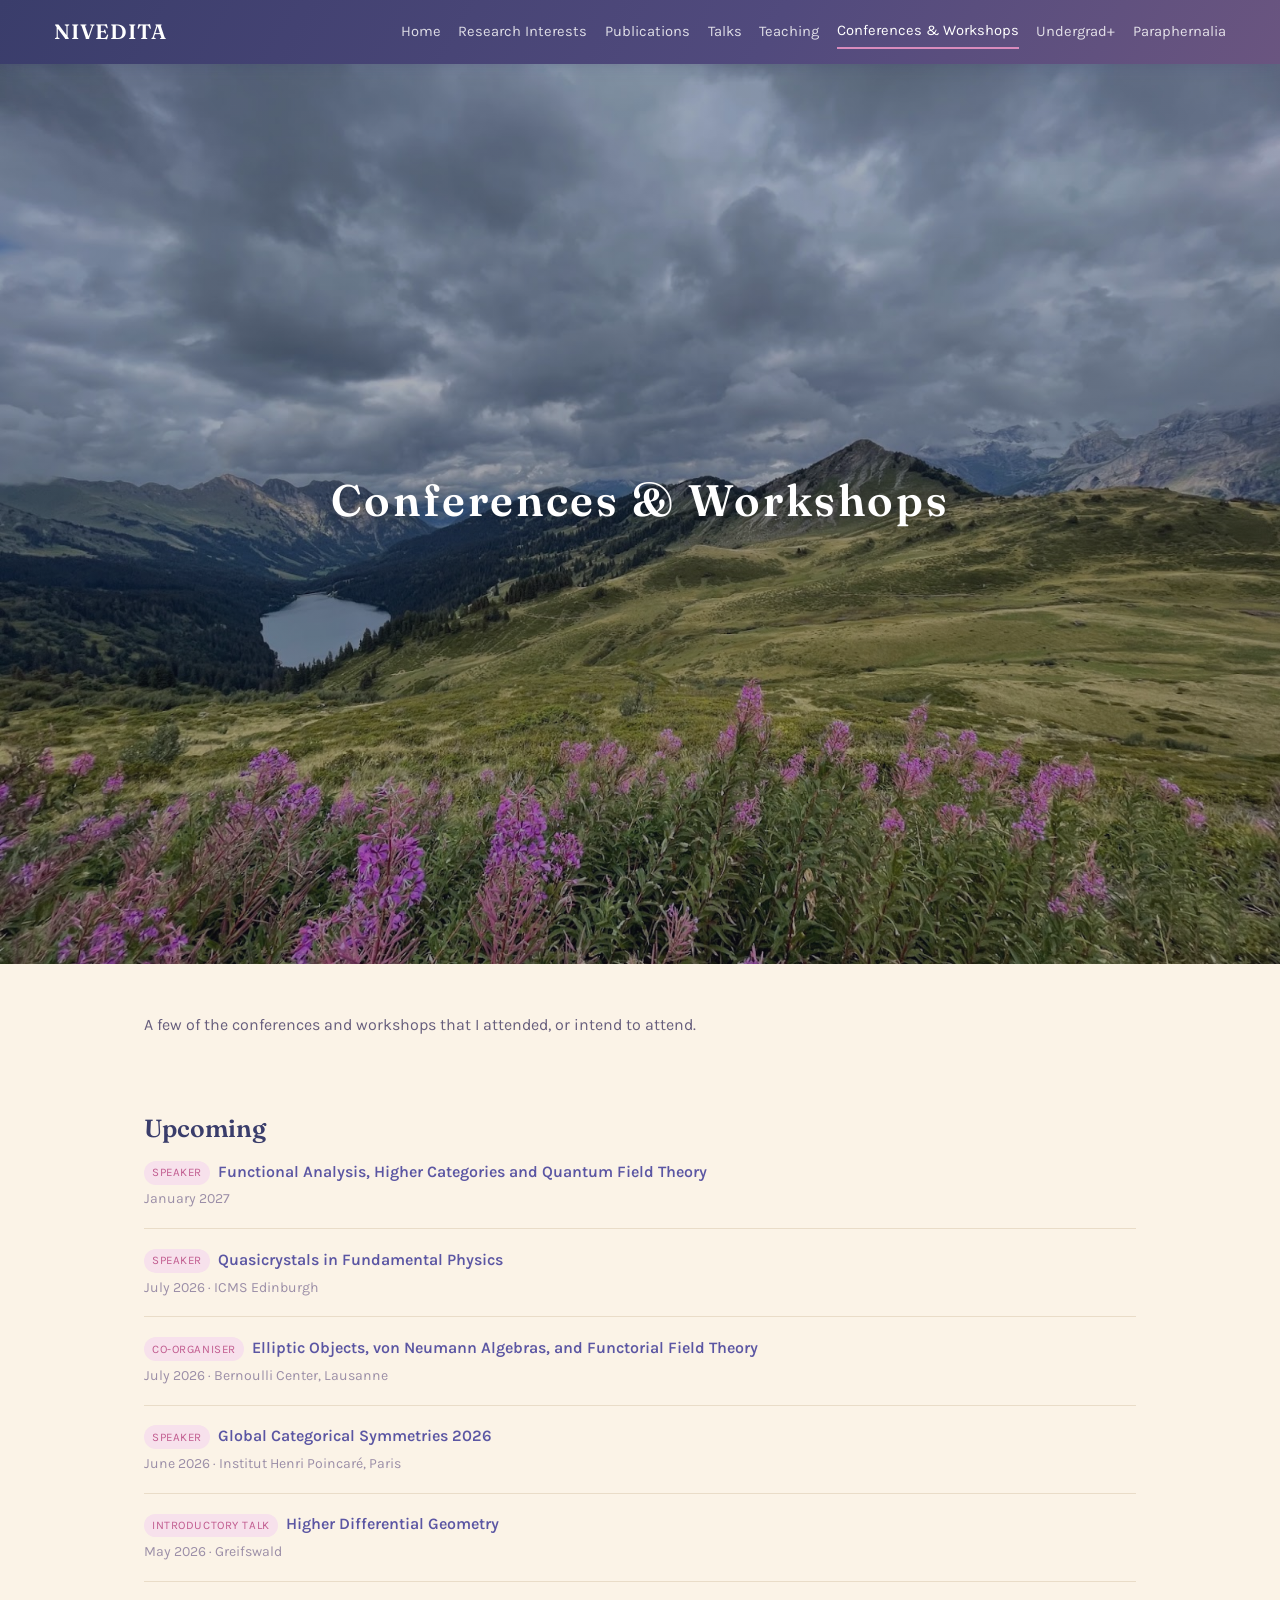
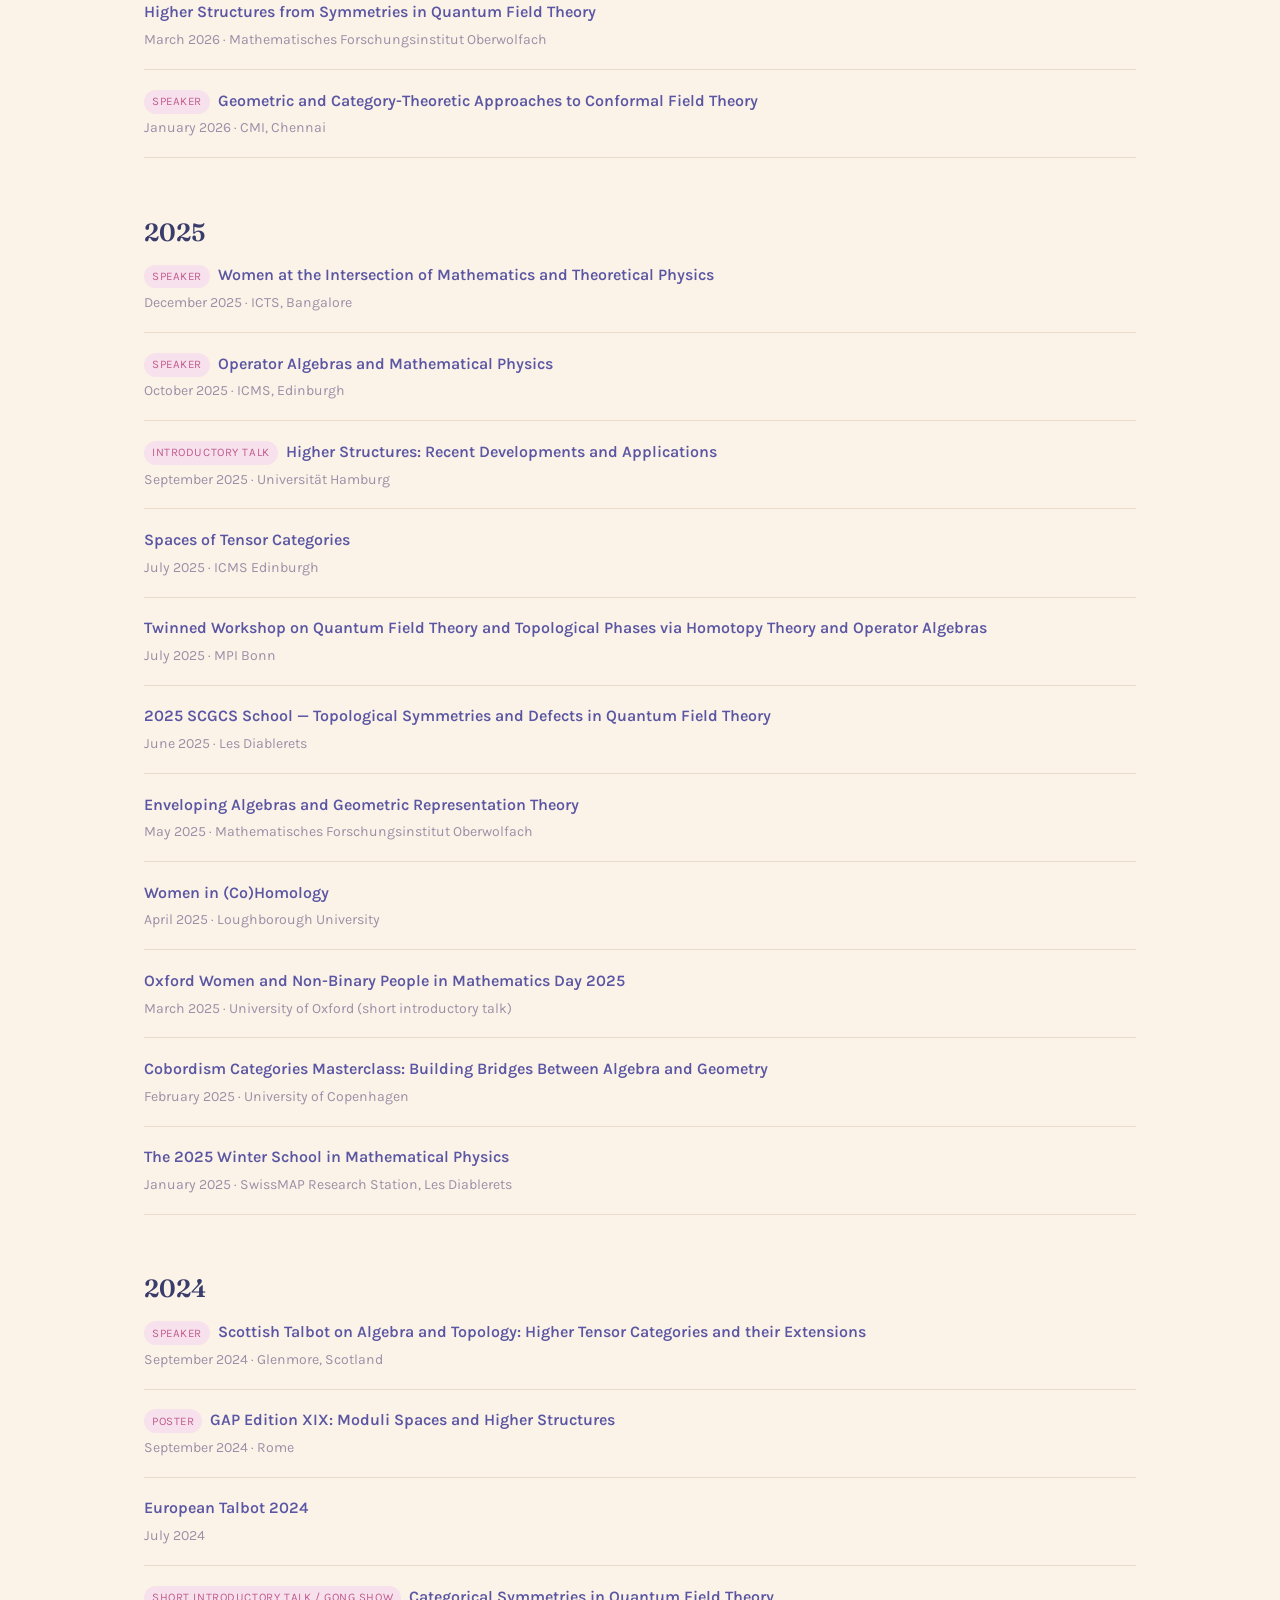
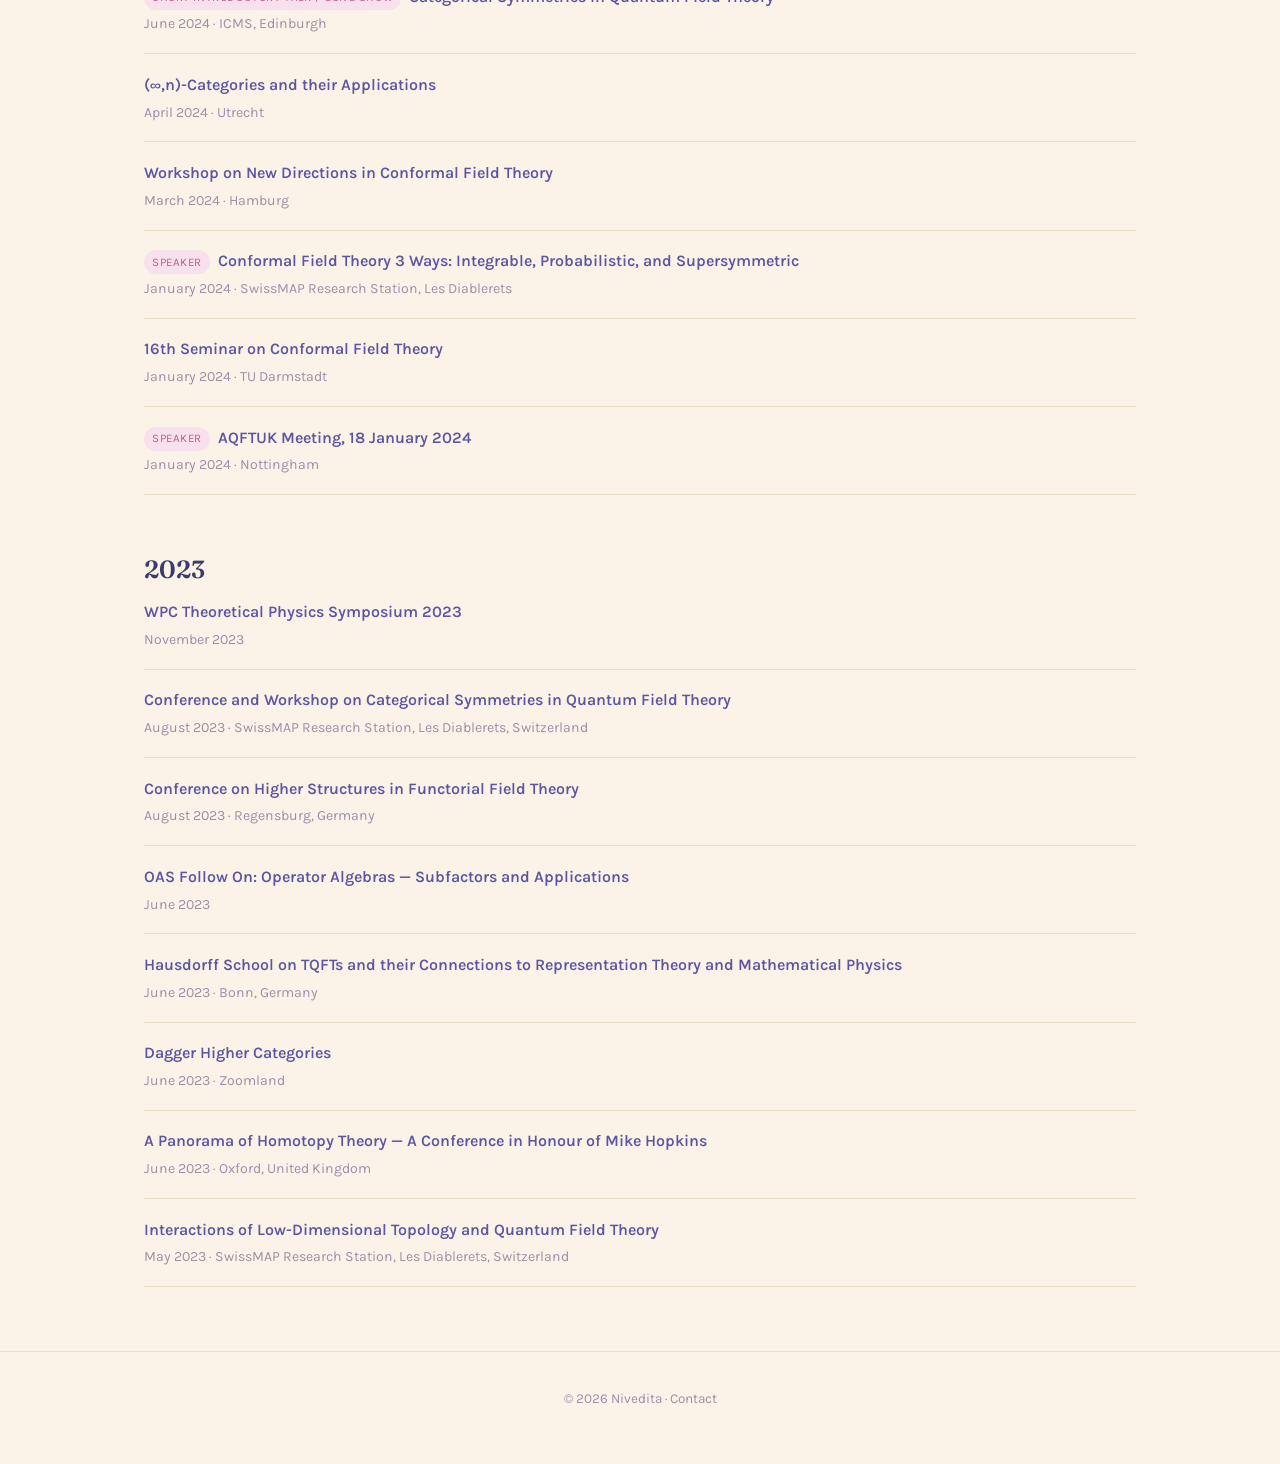
==== commit 8ea69e96: "Rename page to Undergrad+, add TQFT-with-defects writeup to Mathematics Co-Authored-By: Claude Sonne" ====
--- a/conferences.html
+++ b/conferences.html
@@ -7,7 +7,7 @@
 <link rel="icon" href="data:,">
 <link rel="preconnect" href="https://fonts.googleapis.com">
 <link href="https://fonts.googleapis.com/css2?family=Fraunces:ital,opsz,wght@0,9..144,300..700;1,9..144,300..700&family=Karla:ital,wght@0,400;0,500;0,600;0,700;1,400&display=swap" rel="stylesheet">
-<link rel="stylesheet" href="assets/css/style.css?v=12" />
+<link rel="stylesheet" href="assets/css/style.css?v=14" />
 </head>
 <body data-page="conferences">
 
@@ -22,7 +22,7 @@
       <li><a data-page="talks" href="talks.html">Talks</a></li>
       <li><a data-page="teaching" href="teaching.html">Teaching</a></li>
       <li><a data-page="conferences" href="conferences.html">Conferences &amp; Workshops</a></li>
-      <li><a data-page="undergrad" href="undergrad.html">Undergrad</a></li>
+      <li><a data-page="undergrad" href="undergrad.html">Undergrad+</a></li>
       <li><a data-page="videos" href="videos.html">Paraphernalia</a></li>
     </ul>
   </nav>
--- a/assets/css/style.css
+++ b/assets/css/style.css
@@ -225,11 +225,7 @@
 .hero--conferences  { background-image: url("../images/banner-conferences.jpg"); }
 .hero--videos       { background-image: url("../images/banner-videos.jpg"); }
 
-.hero--undergrad {
-  background-image: none;
-  background: linear-gradient(135deg, var(--color-sage), var(--color-lavender) 55%, var(--color-rose));
-}
-.hero--undergrad::before { background: rgba(20, 16, 35, 0.18); }
+.hero--undergrad { background-image: url("../images/banner-undergrad.jpg"); }
 
 /* On phone-width screens the hero is much taller relative to its width
    than the sculpture photo, so background-size:cover crops the sides
@@ -759,6 +755,9 @@
 .category-heading.cognitive-science { color: #c15b8f; }
 .category-heading.cognitive-science .category-dot { background: var(--color-rose); }
 
+.category-heading.mathematics { color: var(--color-navy); }
+.category-heading.mathematics .category-dot { background: var(--color-navy); }
+
 .project-grid {
   display: grid;
   grid-template-columns: repeat(auto-fill, minmax(260px, 1fr));
@@ -785,6 +784,7 @@
 .project-card--materials-science { border-top-color: var(--color-sage); }
 .project-card--physics { border-top-color: var(--color-lavender); }
 .project-card--cognitive-science { border-top-color: var(--color-rose); }
+.project-card--mathematics { border-top-color: var(--color-navy); }
 
 .project-card h3 {
   margin-top: 0;
@@ -816,6 +816,8 @@
 .project-card--physics .project-card-links a:hover { border-bottom-color: var(--color-lavender); }
 .project-card--cognitive-science .project-card-links a { color: #c15b8f; }
 .project-card--cognitive-science .project-card-links a:hover { border-bottom-color: #c15b8f; }
+.project-card--mathematics .project-card-links a { color: var(--color-navy); }
+.project-card--mathematics .project-card-links a:hover { border-bottom-color: var(--color-navy); }
 
 /* ---------- Milestones ---------- */
 .milestone-list li { border-bottom-color: var(--color-border); }
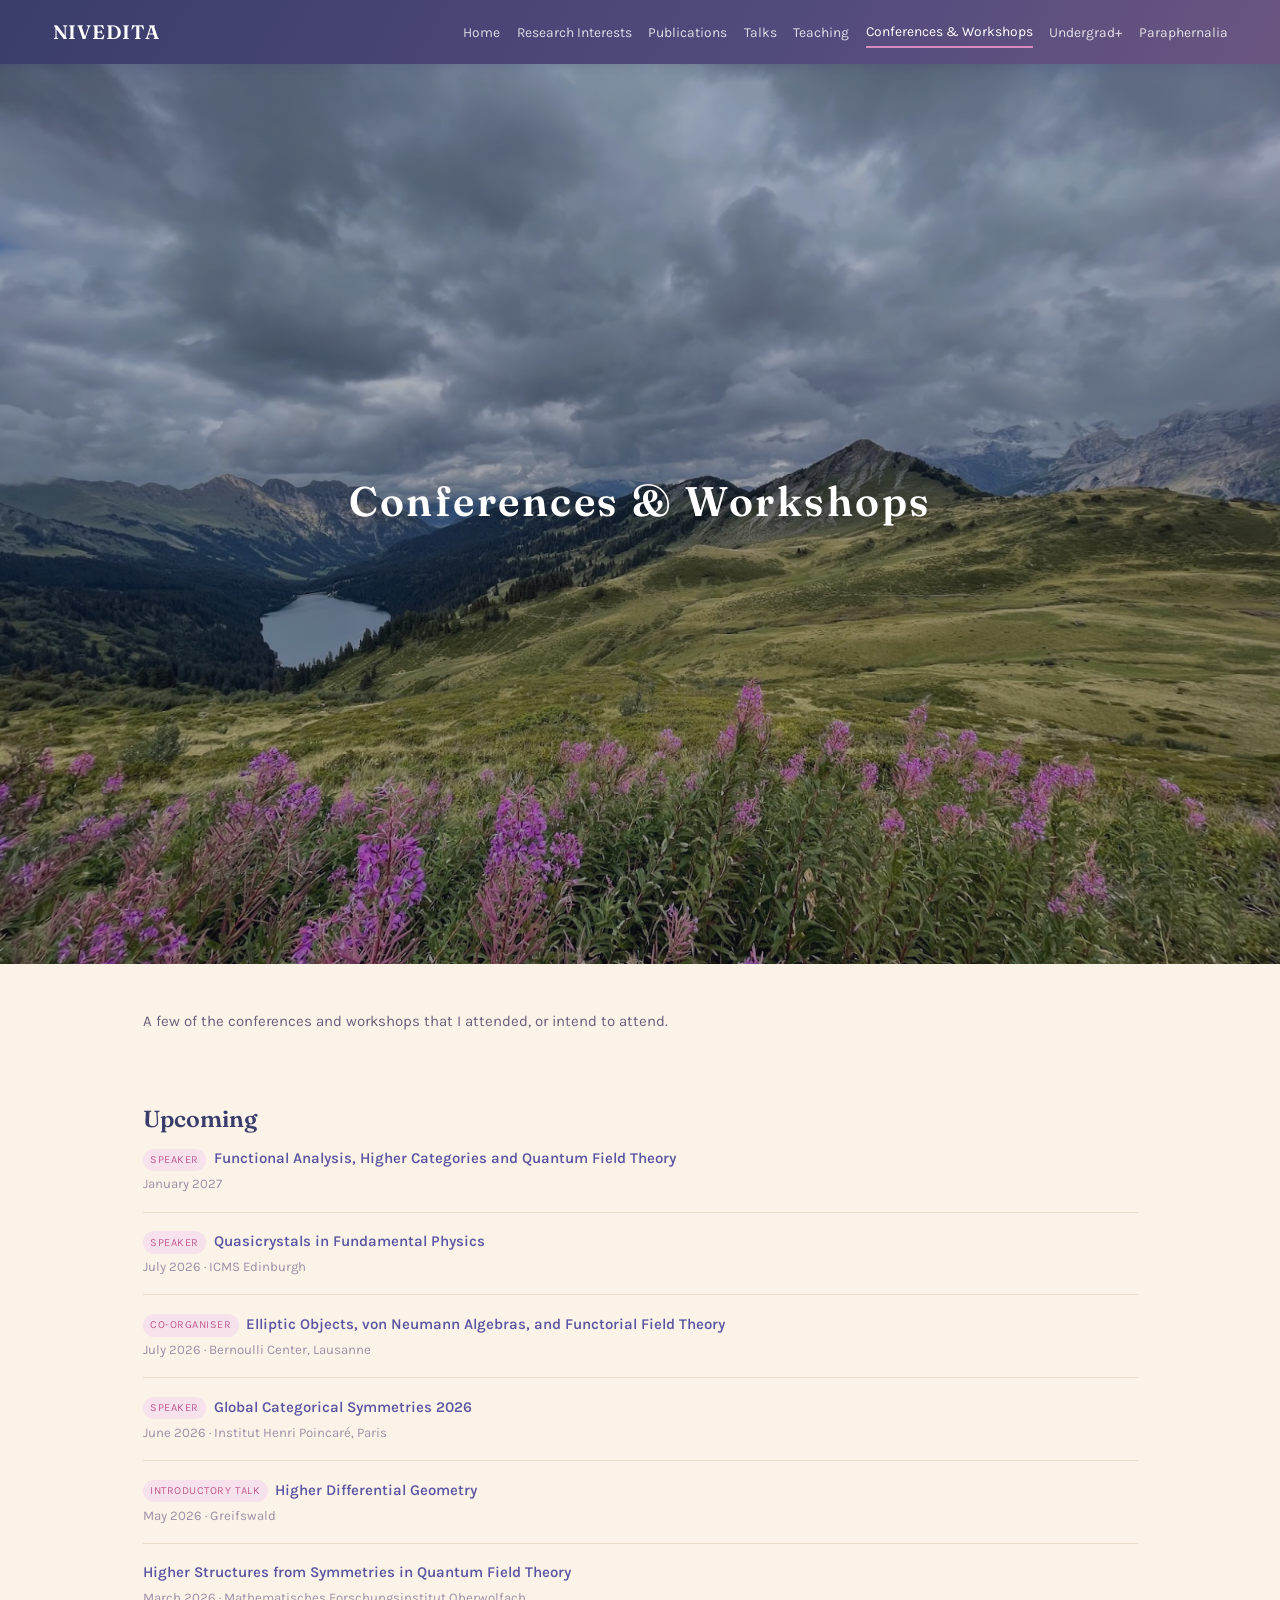
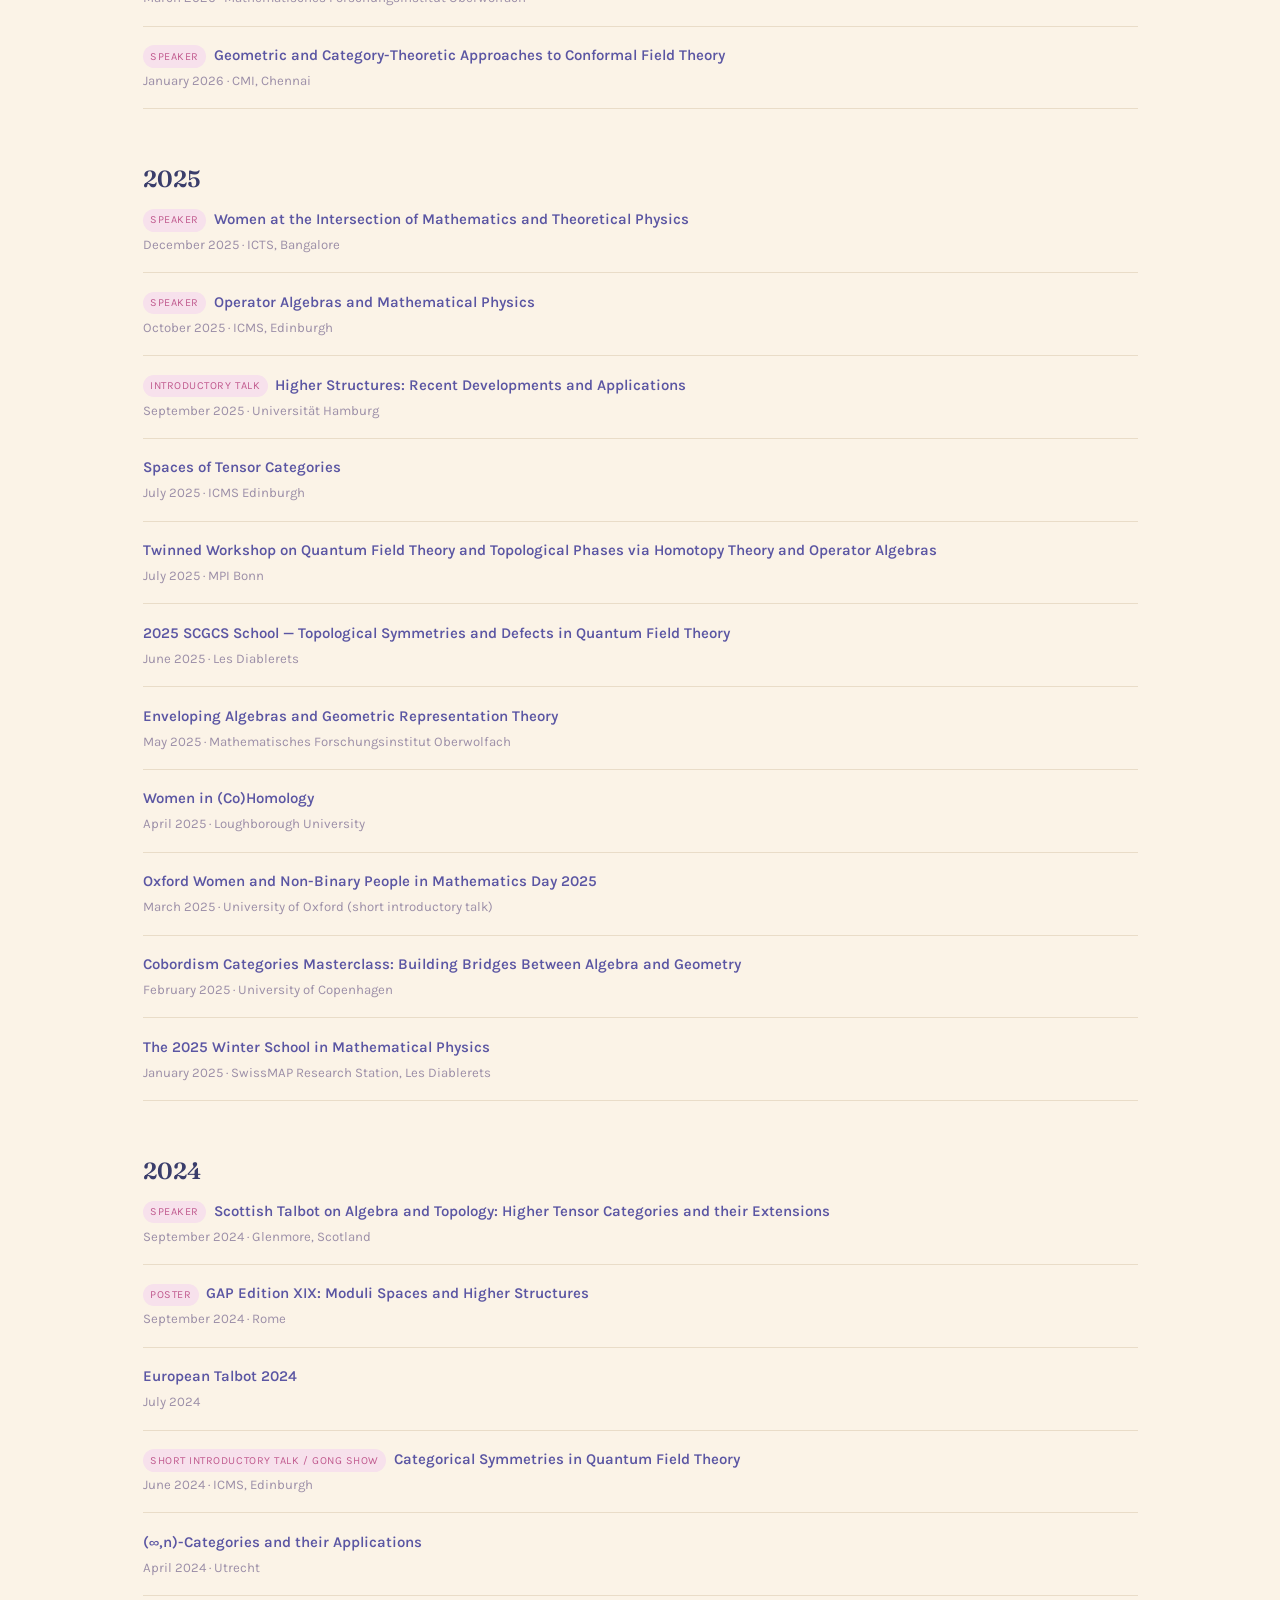
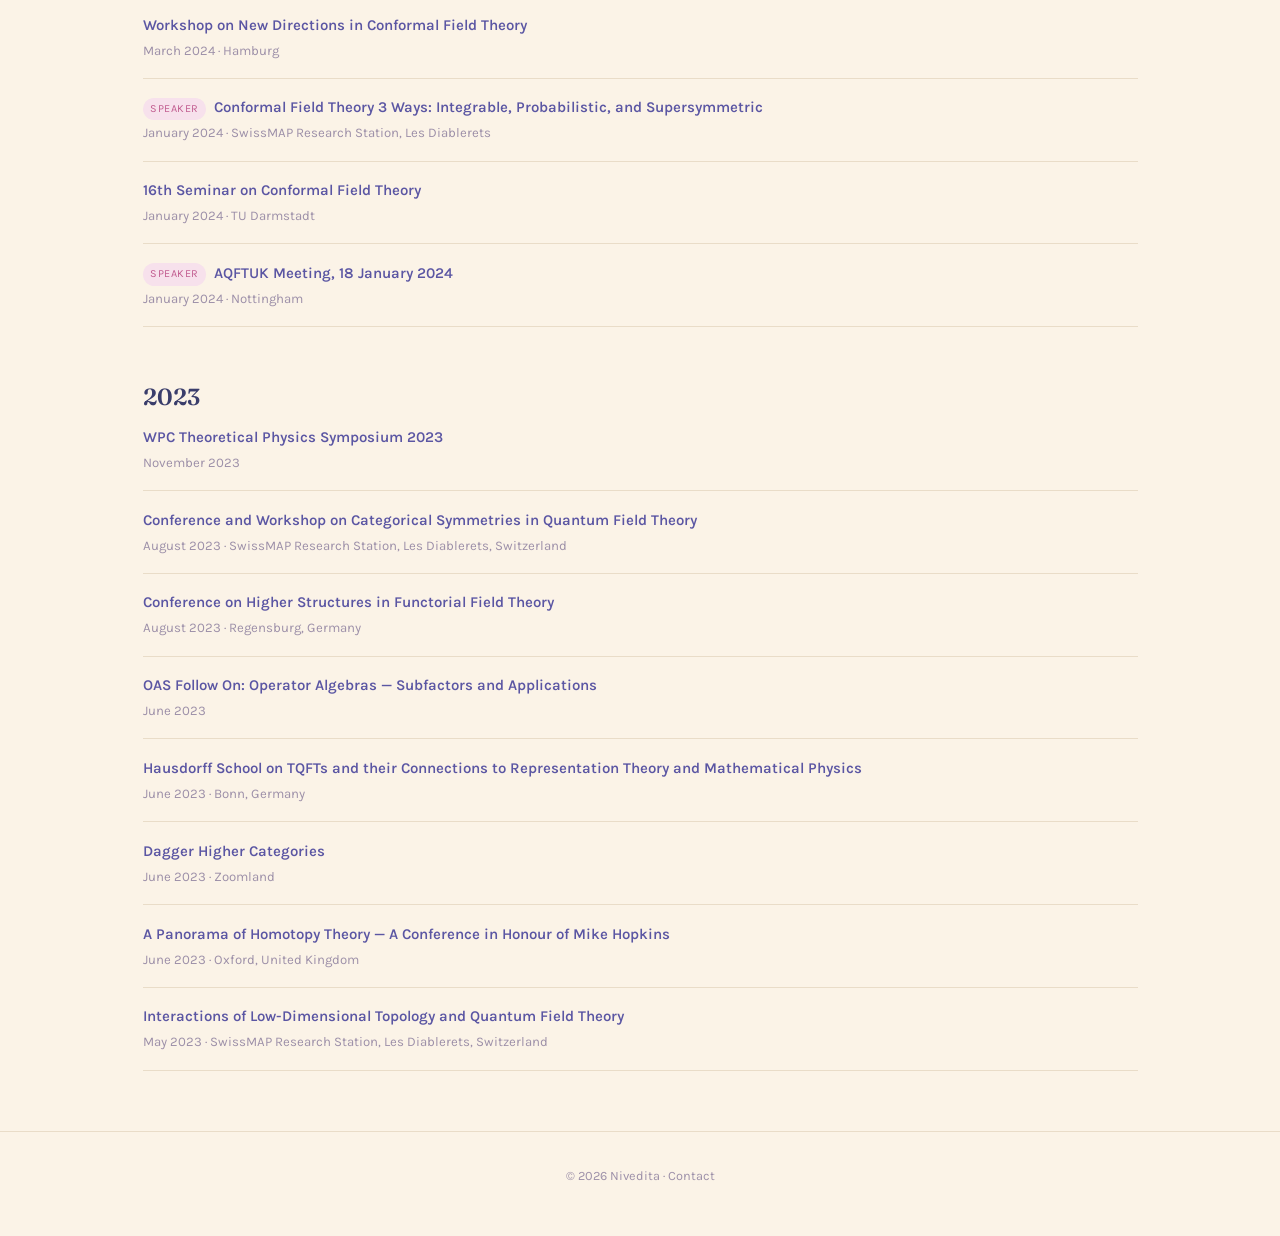
==== commit 65afff21: "Reduce global font size, switch Undergrad+ to 4-column grid, fix milestone wording Co-Authored-By: C" ====
--- a/conferences.html
+++ b/conferences.html
@@ -7,7 +7,7 @@
 <link rel="icon" href="data:,">
 <link rel="preconnect" href="https://fonts.googleapis.com">
 <link href="https://fonts.googleapis.com/css2?family=Fraunces:ital,opsz,wght@0,9..144,300..700;1,9..144,300..700&family=Karla:ital,wght@0,400;0,500;0,600;0,700;1,400&display=swap" rel="stylesheet">
-<link rel="stylesheet" href="assets/css/style.css?v=14" />
+<link rel="stylesheet" href="assets/css/style.css?v=15" />
 </head>
 <body data-page="conferences">
 
--- a/assets/css/style.css
+++ b/assets/css/style.css
@@ -24,6 +24,7 @@
 html {
   scroll-behavior: smooth;
   overflow-x: hidden;
+  font-size: 15px;
 }
 
 body {
@@ -760,9 +761,17 @@
 
 .project-grid {
   display: grid;
-  grid-template-columns: repeat(auto-fill, minmax(260px, 1fr));
+  grid-template-columns: repeat(4, 1fr);
   gap: 1.2rem;
   margin: 1.2rem 0 2.6rem;
+}
+
+@media (max-width: 900px) {
+  .project-grid { grid-template-columns: repeat(2, 1fr); }
+}
+
+@media (max-width: 500px) {
+  .project-grid { grid-template-columns: 1fr; }
 }
 
 .project-card {
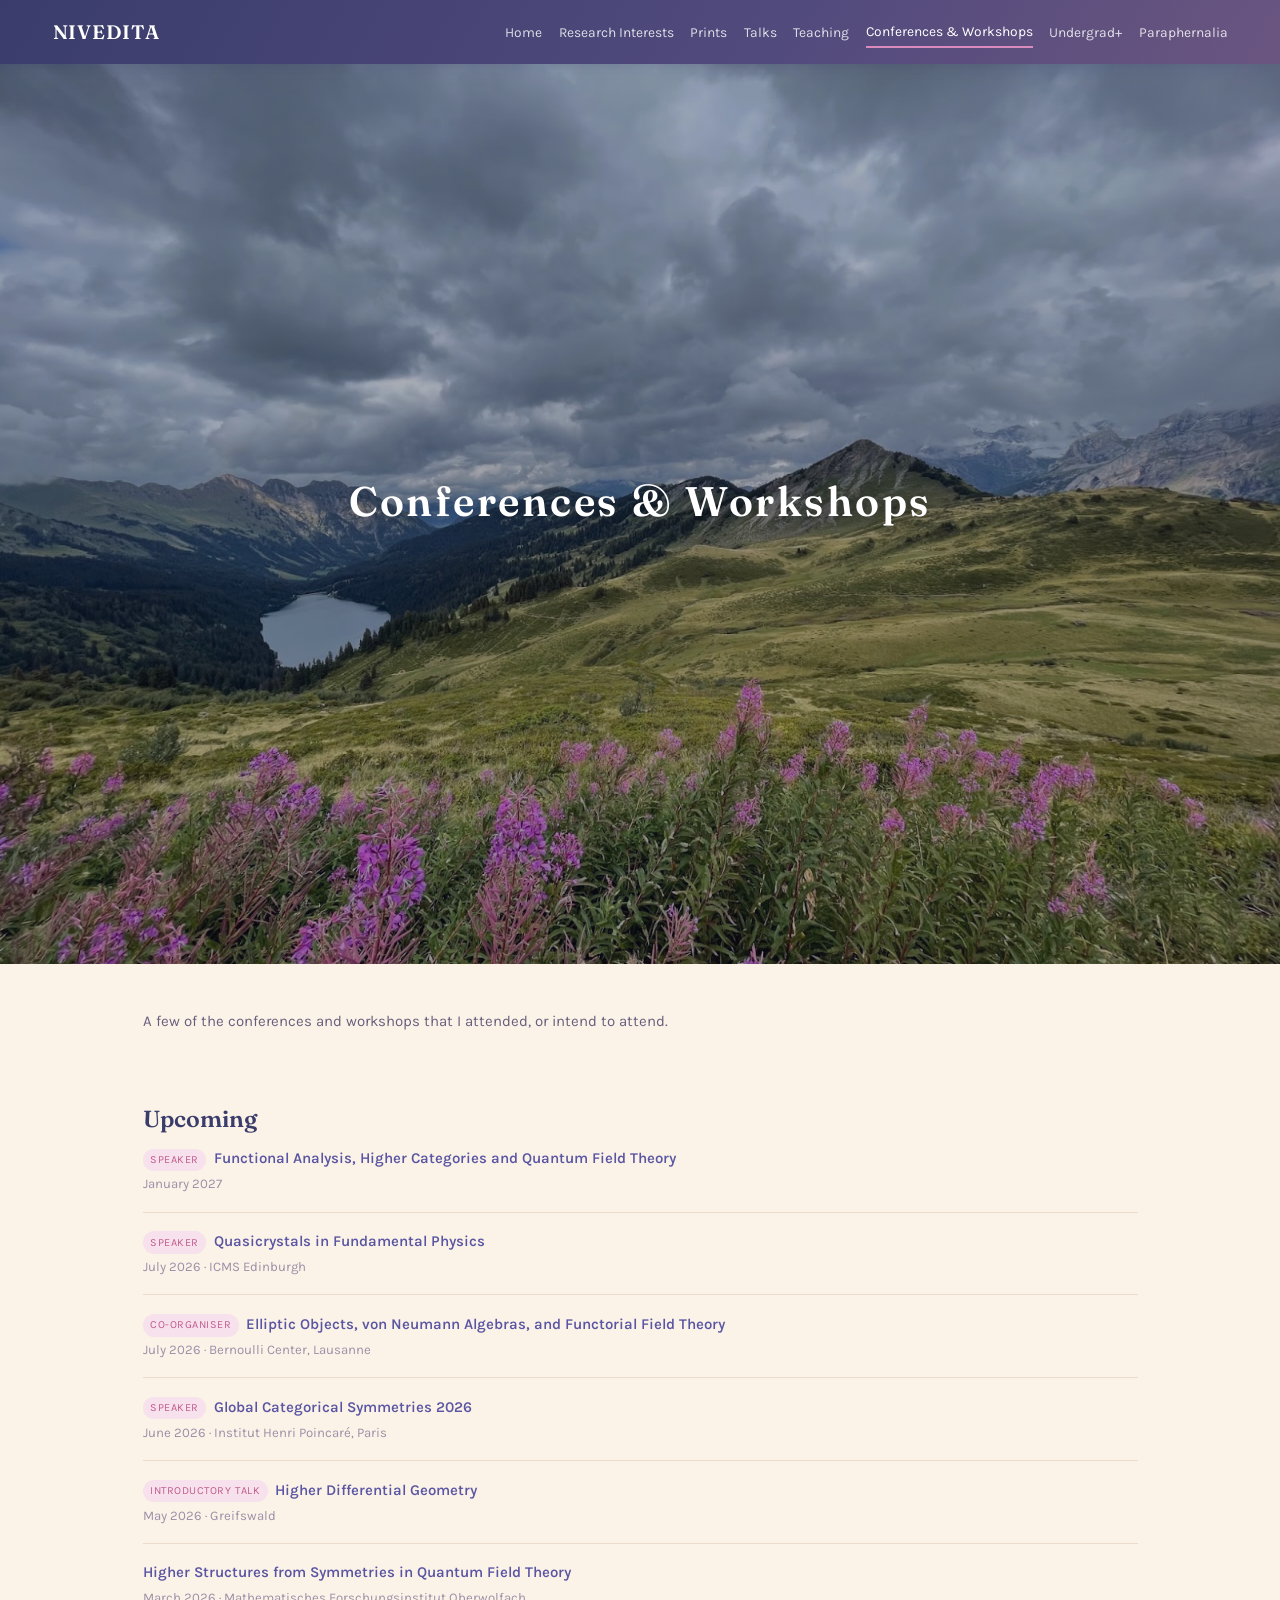
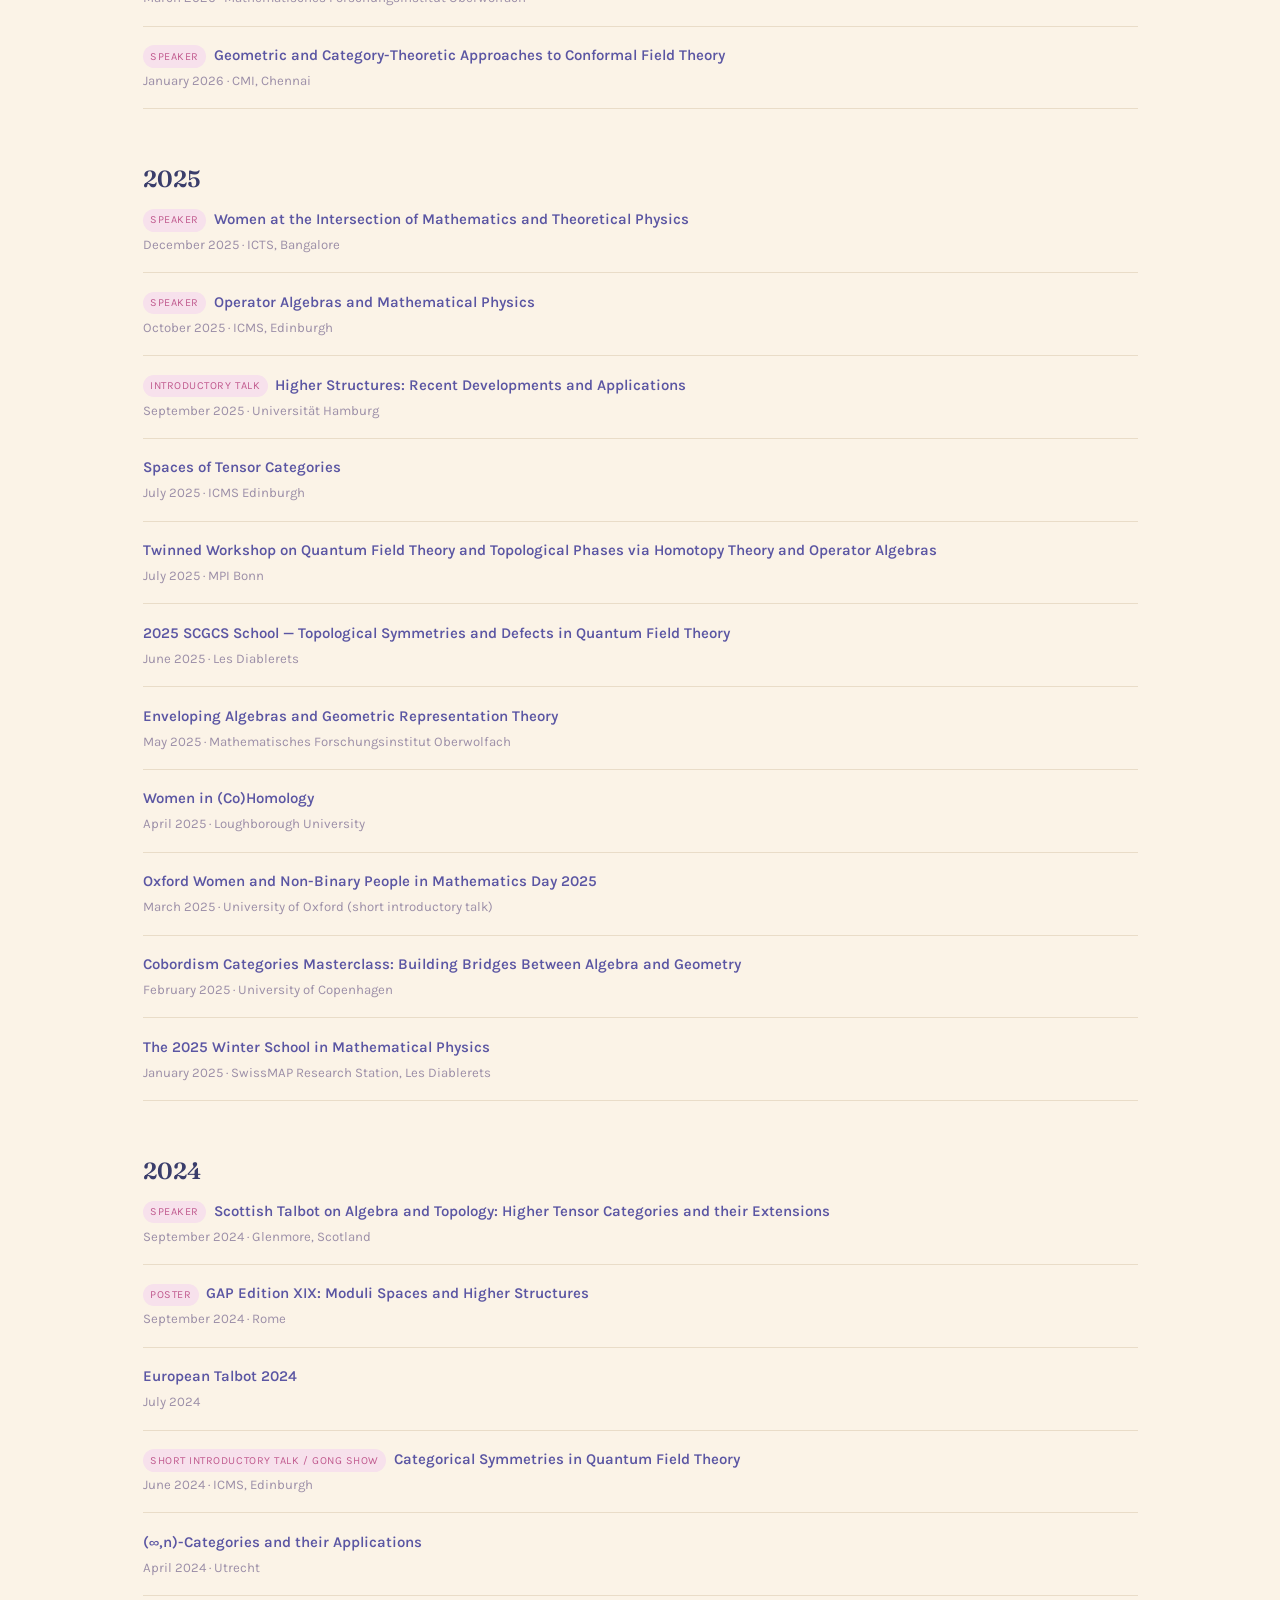
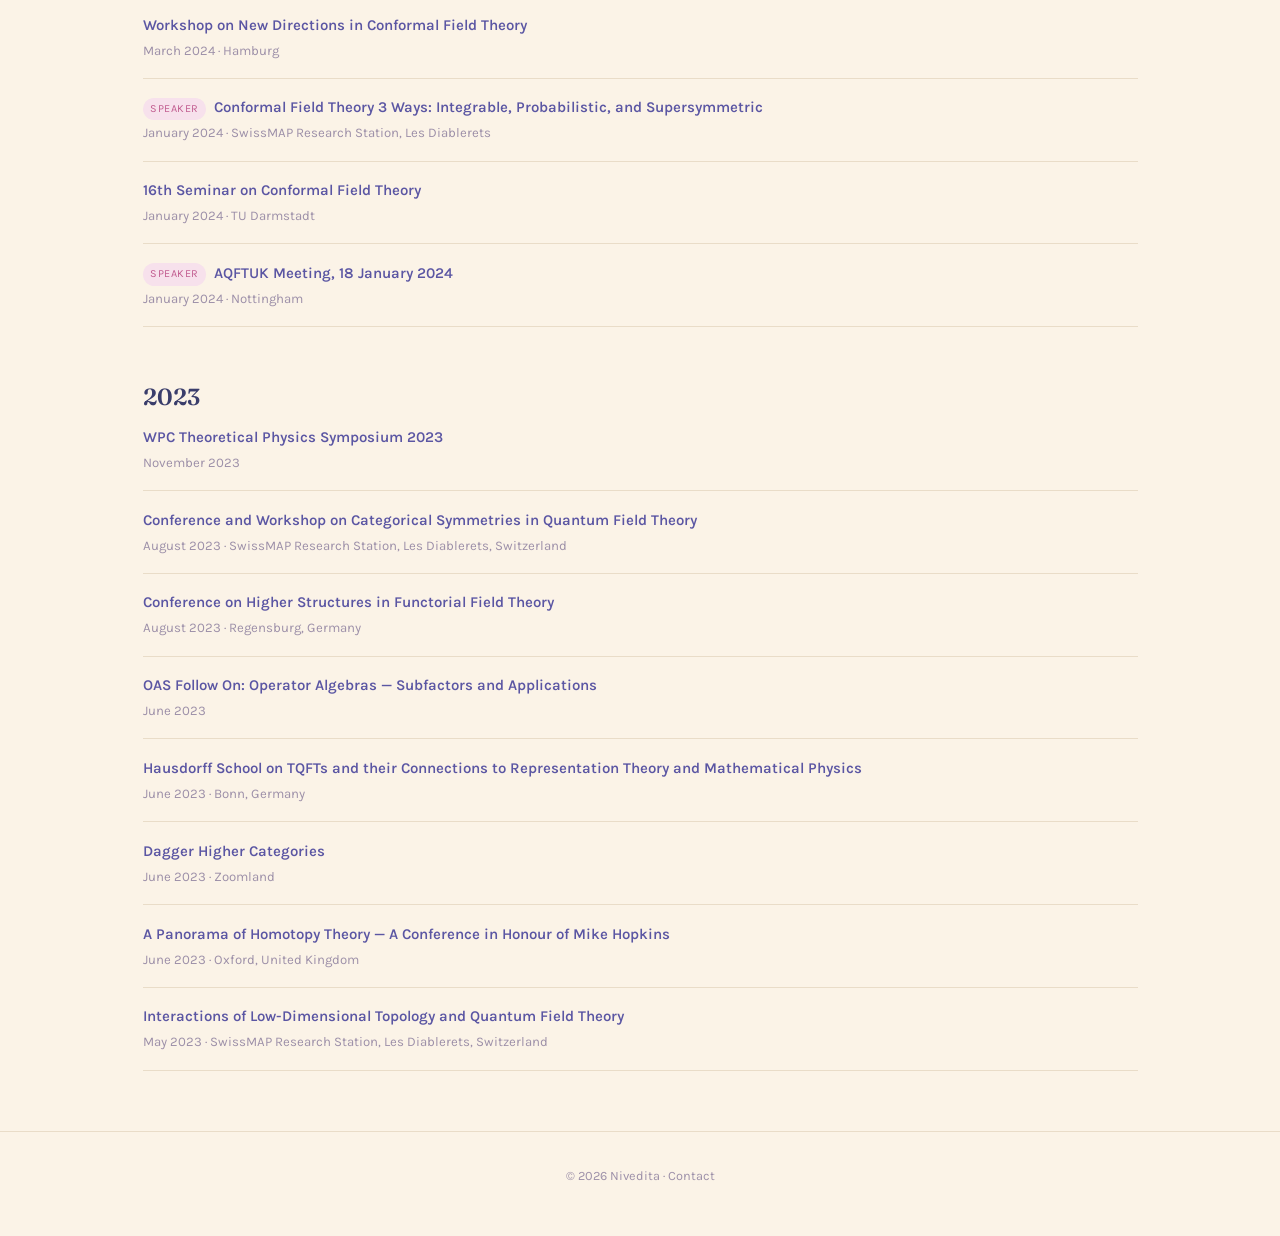
==== commit 5a0b68e1: "Rename Publications menu label to Prints; add Perimeter news article icon on homepage Co-Authored-By" ====
--- a/conferences.html
+++ b/conferences.html
@@ -7,7 +7,7 @@
 <link rel="icon" href="data:,">
 <link rel="preconnect" href="https://fonts.googleapis.com">
 <link href="https://fonts.googleapis.com/css2?family=Fraunces:ital,opsz,wght@0,9..144,300..700;1,9..144,300..700&family=Karla:ital,wght@0,400;0,500;0,600;0,700;1,400&display=swap" rel="stylesheet">
-<link rel="stylesheet" href="assets/css/style.css?v=15" />
+<link rel="stylesheet" href="assets/css/style.css?v=16" />
 </head>
 <body data-page="conferences">
 
@@ -18,7 +18,7 @@
     <ul class="nav-links">
       <li><a data-page="home" href="index.html">Home</a></li>
       <li><a data-page="research" href="research.html">Research Interests</a></li>
-      <li><a data-page="publications" href="publications.html">Publications</a></li>
+      <li><a data-page="publications" href="publications.html">Prints</a></li>
       <li><a data-page="talks" href="talks.html">Talks</a></li>
       <li><a data-page="teaching" href="teaching.html">Teaching</a></li>
       <li><a data-page="conferences" href="conferences.html">Conferences &amp; Workshops</a></li>
--- a/assets/css/style.css
+++ b/assets/css/style.css
@@ -827,12 +827,3 @@
 .project-card--cognitive-science .project-card-links a:hover { border-bottom-color: #c15b8f; }
 .project-card--mathematics .project-card-links a { color: var(--color-navy); }
 .project-card--mathematics .project-card-links a:hover { border-bottom-color: var(--color-navy); }
-
-/* ---------- Milestones ---------- */
-.milestone-list li { border-bottom-color: var(--color-border); }
-.milestone-list .entry-title::before {
-  content: "\2726";
-  color: var(--color-rose);
-  margin-right: 0.4rem;
-  font-size: 0.8rem;
-}
